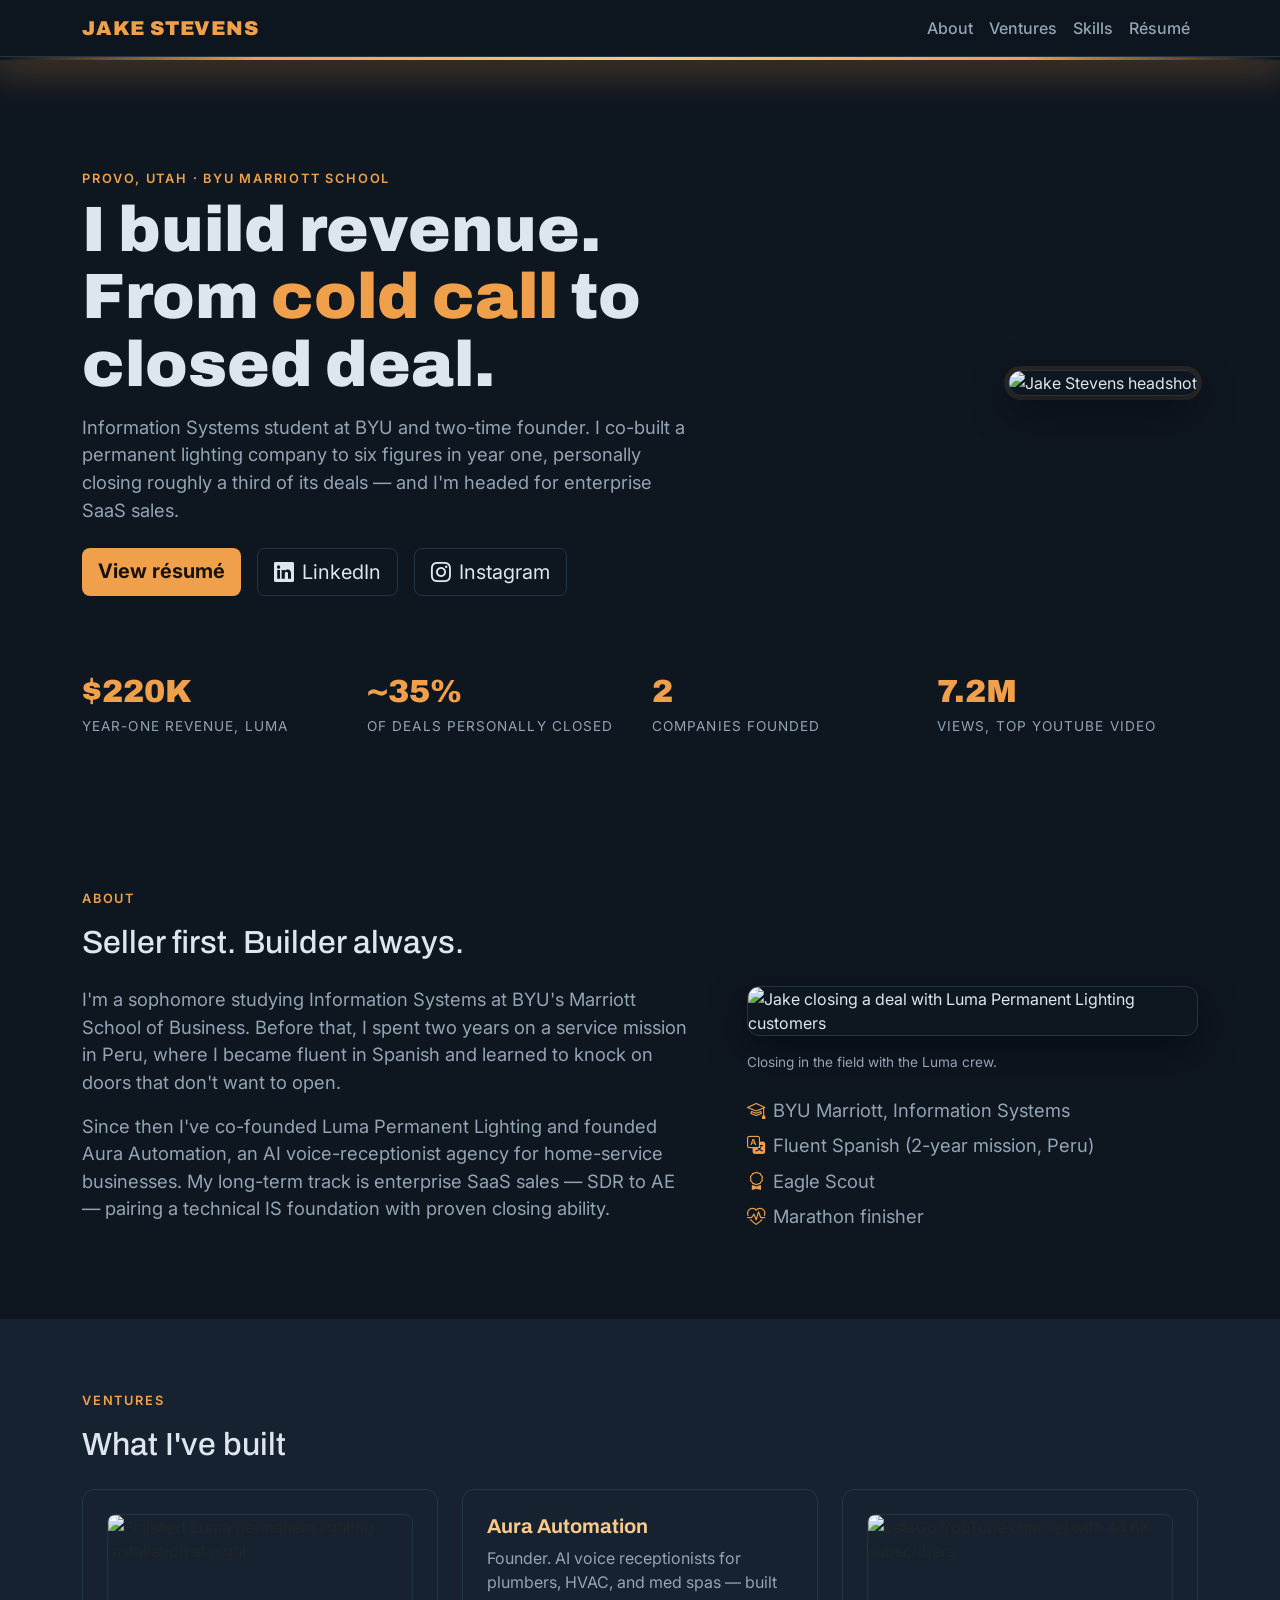
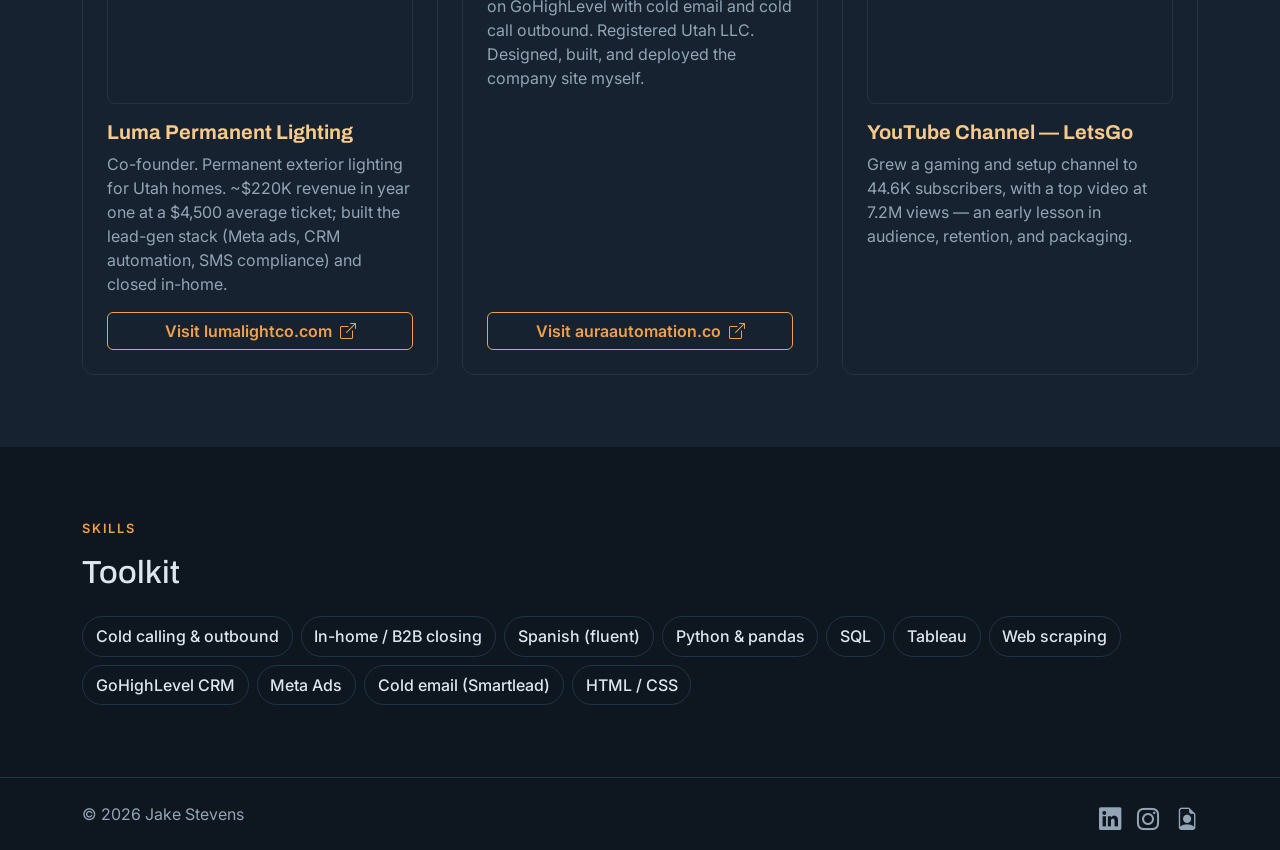
==== index.html @ b7fd1423 "Add files via upload" ====
<!DOCTYPE html>
<html lang="en">
<head>
  <meta charset="UTF-8">
  <meta name="viewport" content="width=device-width, initial-scale=1">
  <title>Jake Stevens — Sales &amp; Entrepreneurship</title>
  <link href="https://cdn.jsdelivr.net/npm/bootstrap@5.3.3/dist/css/bootstrap.min.css" rel="stylesheet">
  <link rel="stylesheet" href="https://cdn.jsdelivr.net/npm/bootstrap-icons@1.11.3/font/bootstrap-icons.min.css">
  <link rel="preconnect" href="https://fonts.googleapis.com">
  <link href="https://fonts.googleapis.com/css2?family=Archivo:wght@500;700;900&family=Inter:wght@400;500;600&display=swap" rel="stylesheet">
  <style>
    :root{
      --ink:#0e1620; --panel:#16222f; --line:#233444;
      --glow:#f0a04b; --glow-soft:#f7c98b; --text:#dde6ee; --muted:#93a4b5;
    }
    body{background:var(--ink); color:var(--text); font-family:'Inter',system-ui,sans-serif;}
    h1,h2,h3,.navbar-brand{font-family:'Archivo',sans-serif;}
    .navbar{background:rgba(14,22,32,.92); backdrop-filter:blur(8px); border-bottom:1px solid var(--line);}
    .navbar-brand{font-weight:900; letter-spacing:.04em; color:var(--glow)!important;}
    .nav-link{color:var(--muted)!important; font-weight:500;}
    .nav-link:hover{color:var(--glow)!important;}
    /* signature: warm "permanent lighting" glow line across the hero */
    .hero{padding:7rem 0 5rem; position:relative; overflow:hidden;}
    .hero::after{content:""; position:absolute; left:0; right:0; top:0; height:3px;
      background:linear-gradient(90deg,transparent, var(--glow) 20%, var(--glow-soft) 50%, var(--glow) 80%, transparent);
      box-shadow:0 0 38px 10px rgba(240,160,75,.35);}
    .hero h1{font-weight:900; font-size:clamp(2.4rem,5vw,4rem); line-height:1.05;}
    .hero h1 span{color:var(--glow);}
    .lede{color:var(--muted); font-size:1.15rem; max-width:38rem;}
    .headshot{width:200px; height:200px; object-fit:cover; border-radius:14px;
      border:1px solid var(--line); box-shadow:0 14px 40px rgba(0,0,0,.45), 0 0 0 4px rgba(240,160,75,.12);}
    .stat{font-family:'Archivo'; font-weight:900; font-size:2rem; color:var(--glow);}
    .stat-label{color:var(--muted); font-size:.85rem; text-transform:uppercase; letter-spacing:.08em;}
    .card-dark{background:var(--panel); border:1px solid var(--line); border-radius:12px; height:100%;}
    .card-dark .card-title{color:var(--glow-soft); font-family:'Archivo'; font-weight:700;}
    .card-dark .card-text{color:var(--muted);}
    .badge-skill{background:transparent; border:1px solid var(--line); color:var(--text);
      font-weight:500; padding:.45em .8em; border-radius:999px;}
    .btn-glow{background:var(--glow); color:#1a1208; font-weight:700; border:none;}
    .btn-glow:hover{background:var(--glow-soft); color:#1a1208;}
    .btn-line{border:1px solid var(--line); color:var(--text);}
    .btn-line:hover{border-color:var(--glow); color:var(--glow);}
    .card-img{width:100%;height:190px;object-fit:cover;border-radius:8px;margin-bottom:1rem;border:1px solid var(--line);}
    .btn-card{border:1px solid var(--glow);color:var(--glow);font-weight:600;margin-top:auto;}
    .btn-card:hover{background:var(--glow);color:#1a1208;}
    .about-photo{width:100%;border-radius:12px;border:1px solid var(--line);box-shadow:0 14px 40px rgba(0,0,0,.45);}
    .photo-cap{color:var(--muted);font-size:.85rem;margin-top:.5rem;}
    section{padding:4.5rem 0;}
    .section-kicker{color:var(--glow); text-transform:uppercase; letter-spacing:.14em; font-weight:600; font-size:.8rem;}
    footer{border-top:1px solid var(--line); color:var(--muted);}
    a.icon-link{color:var(--muted); font-size:1.4rem;}
    a.icon-link:hover{color:var(--glow);}
  </style>
</head>
<body>

<nav class="navbar navbar-expand-lg sticky-top navbar-dark">
  <div class="container">
    <a class="navbar-brand" href="index.html">JAKE STEVENS</a>
    <button class="navbar-toggler" type="button" data-bs-toggle="collapse" data-bs-target="#nav">
      <span class="navbar-toggler-icon"></span>
    </button>
    <div class="collapse navbar-collapse justify-content-end" id="nav">
      <ul class="navbar-nav">
        <li class="nav-item"><a class="nav-link" href="#about">About</a></li>
        <li class="nav-item"><a class="nav-link" href="#ventures">Ventures</a></li>
        <li class="nav-item"><a class="nav-link" href="#skills">Skills</a></li>
        <li class="nav-item"><a class="nav-link" href="resume.html">Résumé</a></li>
      </ul>
    </div>
  </div>
</nav>

<header class="hero">
  <div class="container">
    <div class="row align-items-center g-5">
      <div class="col-lg-8">
        <p class="section-kicker mb-2">Provo, Utah · BYU Marriott School</p>
        <h1>I build revenue.<br>From <span>cold call</span> to closed deal.</h1>
        <p class="lede mt-3">Information Systems student at BYU and two-time founder. I co-built a
          permanent lighting company to six figures in year one, personally closing roughly a third
          of its deals — and I'm headed for enterprise SaaS sales.</p>
        <div class="mt-4 d-flex gap-3">
          <a class="btn btn-glow btn-lg" href="resume.html">View résumé</a>
          <a class="btn btn-line btn-lg" href="https://www.linkedin.com/in/jacobstevens-sdr/" target="_blank" rel="noopener">
            <i class="bi bi-linkedin me-2"></i>LinkedIn</a>
          <a class="btn btn-line btn-lg" href="https://www.instagram.com/jacobstev22/" target="_blank" rel="noopener">
            <i class="bi bi-instagram me-2"></i>Instagram</a>
        </div>
      </div>
      <div class="col-lg-4 text-lg-end text-center">
        <img src="images/headshot.jpg" alt="Jake Stevens headshot" class="headshot">
      </div>
    </div>
    <div class="row mt-5 g-4">
      <div class="col-6 col-md-3"><div class="stat">$220K</div><div class="stat-label">Year-one revenue, Luma</div></div>
      <div class="col-6 col-md-3"><div class="stat">~35%</div><div class="stat-label">Of deals personally closed</div></div>
      <div class="col-6 col-md-3"><div class="stat">2</div><div class="stat-label">Companies founded</div></div>
      <div class="col-6 col-md-3"><div class="stat">7.2M</div><div class="stat-label">Views, top YouTube video</div></div>
    </div>
  </div>
</header>

<section id="about">
  <div class="container">
    <p class="section-kicker">About</p>
    <h2 class="mb-4">Seller first. Builder always.</h2>
    <div class="row g-4">
      <div class="col-lg-7">
        <p class="lede">I'm a sophomore studying Information Systems at BYU's Marriott School of Business.
          Before that, I spent two years on a service mission in Peru, where I became fluent in Spanish
          and learned to knock on doors that don't want to open.</p>
        <p class="lede">Since then I've co-founded Luma Permanent Lighting and founded Aura Automation,
          an AI voice-receptionist agency for home-service businesses. My long-term track is enterprise
          SaaS sales — SDR to AE — pairing a technical IS foundation with proven closing ability.</p>
      </div>
      <div class="col-lg-5">
        <img src="images/luma-handshake.jpg" alt="Jake closing a deal with Luma Permanent Lighting customers" class="about-photo mb-2">
        <p class="photo-cap mb-4">Closing in the field with the Luma crew.</p>
        <ul class="list-unstyled lede">
          <li class="mb-2"><i class="bi bi-mortarboard me-2" style="color:var(--glow)"></i>BYU Marriott, Information Systems</li>
          <li class="mb-2"><i class="bi bi-translate me-2" style="color:var(--glow)"></i>Fluent Spanish (2-year mission, Peru)</li>
          <li class="mb-2"><i class="bi bi-award me-2" style="color:var(--glow)"></i>Eagle Scout</li>
          <li class="mb-2"><i class="bi bi-heart-pulse me-2" style="color:var(--glow)"></i>Marathon finisher</li>
        </ul>
      </div>
    </div>
  </div>
</section>

<section id="ventures" style="background:var(--panel)">
  <div class="container">
    <p class="section-kicker">Ventures</p>
    <h2 class="mb-4">What I've built</h2>
    <div class="row g-4">
      <div class="col-md-4">
        <div class="card card-dark p-4 d-flex flex-column">
          <img src="images/luma-job.jpg" alt="Finished Luma permanent lighting installation at night" class="card-img">
          <h3 class="card-title h5">Luma Permanent Lighting</h3>
          <p class="card-text">Co-founder. Permanent exterior lighting for Utah homes. ~$220K revenue
            in year one at a $4,500 average ticket; built the lead-gen stack (Meta ads, CRM automation,
            SMS compliance) and closed in-home.</p>
          <a class="btn btn-card" href="https://lumalightco.com/" target="_blank" rel="noopener">Visit lumalightco.com <i class="bi bi-box-arrow-up-right ms-1"></i></a>
        </div>
      </div>
      <div class="col-md-4">
        <div class="card card-dark p-4 d-flex flex-column">
          <h3 class="card-title h5">Aura Automation</h3>
          <p class="card-text">Founder. AI voice receptionists for plumbers, HVAC, and med spas —
            built on GoHighLevel with cold email and cold call outbound. Registered Utah LLC.
            Designed, built, and deployed the company site myself.</p>
          <a class="btn btn-card" href="https://auraautomation.co/" target="_blank" rel="noopener">Visit auraautomation.co <i class="bi bi-box-arrow-up-right ms-1"></i></a>
        </div>
      </div>
      <div class="col-md-4">
        <div class="card card-dark p-4 d-flex flex-column">
          <img src="images/youtube-channel.jpg" alt="LetsGo YouTube channel with 44.6K subscribers" class="card-img" style="object-position:top">
          <h3 class="card-title h5">YouTube Channel — LetsGo</h3>
          <p class="card-text">Grew a gaming and setup channel to 44.6K subscribers, with a top video
            at 7.2M views — an early lesson in audience, retention, and packaging.</p>
        </div>
      </div>
    </div>
  </div>
</section>

<section id="skills">
  <div class="container">
    <p class="section-kicker">Skills</p>
    <h2 class="mb-4">Toolkit</h2>
    <div class="d-flex flex-wrap gap-2">
      <span class="badge-skill">Cold calling &amp; outbound</span>
      <span class="badge-skill">In-home / B2B closing</span>
      <span class="badge-skill">Spanish (fluent)</span>
      <span class="badge-skill">Python &amp; pandas</span>
      <span class="badge-skill">SQL</span>
      <span class="badge-skill">Tableau</span>
      <span class="badge-skill">Web scraping</span>
      <span class="badge-skill">GoHighLevel CRM</span>
      <span class="badge-skill">Meta Ads</span>
      <span class="badge-skill">Cold email (Smartlead)</span>
      <span class="badge-skill">HTML / CSS</span>
    </div>
  </div>
</section>

<footer class="py-4">
  <div class="container d-flex justify-content-between align-items-center flex-wrap gap-3">
    <span>© 2026 Jake Stevens</span>
    <span class="d-flex gap-3">
      <a class="icon-link" href="https://www.linkedin.com/in/jacobstevens-sdr/" target="_blank" rel="noopener" aria-label="LinkedIn"><i class="bi bi-linkedin"></i></a>
      <a class="icon-link" href="https://www.instagram.com/jacobstev22/" target="_blank" rel="noopener" aria-label="Instagram"><i class="bi bi-instagram"></i></a>
      <a class="icon-link" href="resume.html" aria-label="Résumé"><i class="bi bi-file-earmark-person"></i></a>
    </span>
  </div>
</footer>

<script src="https://cdn.jsdelivr.net/npm/bootstrap@5.3.3/dist/js/bootstrap.bundle.min.js"></script>
</body>
</html>
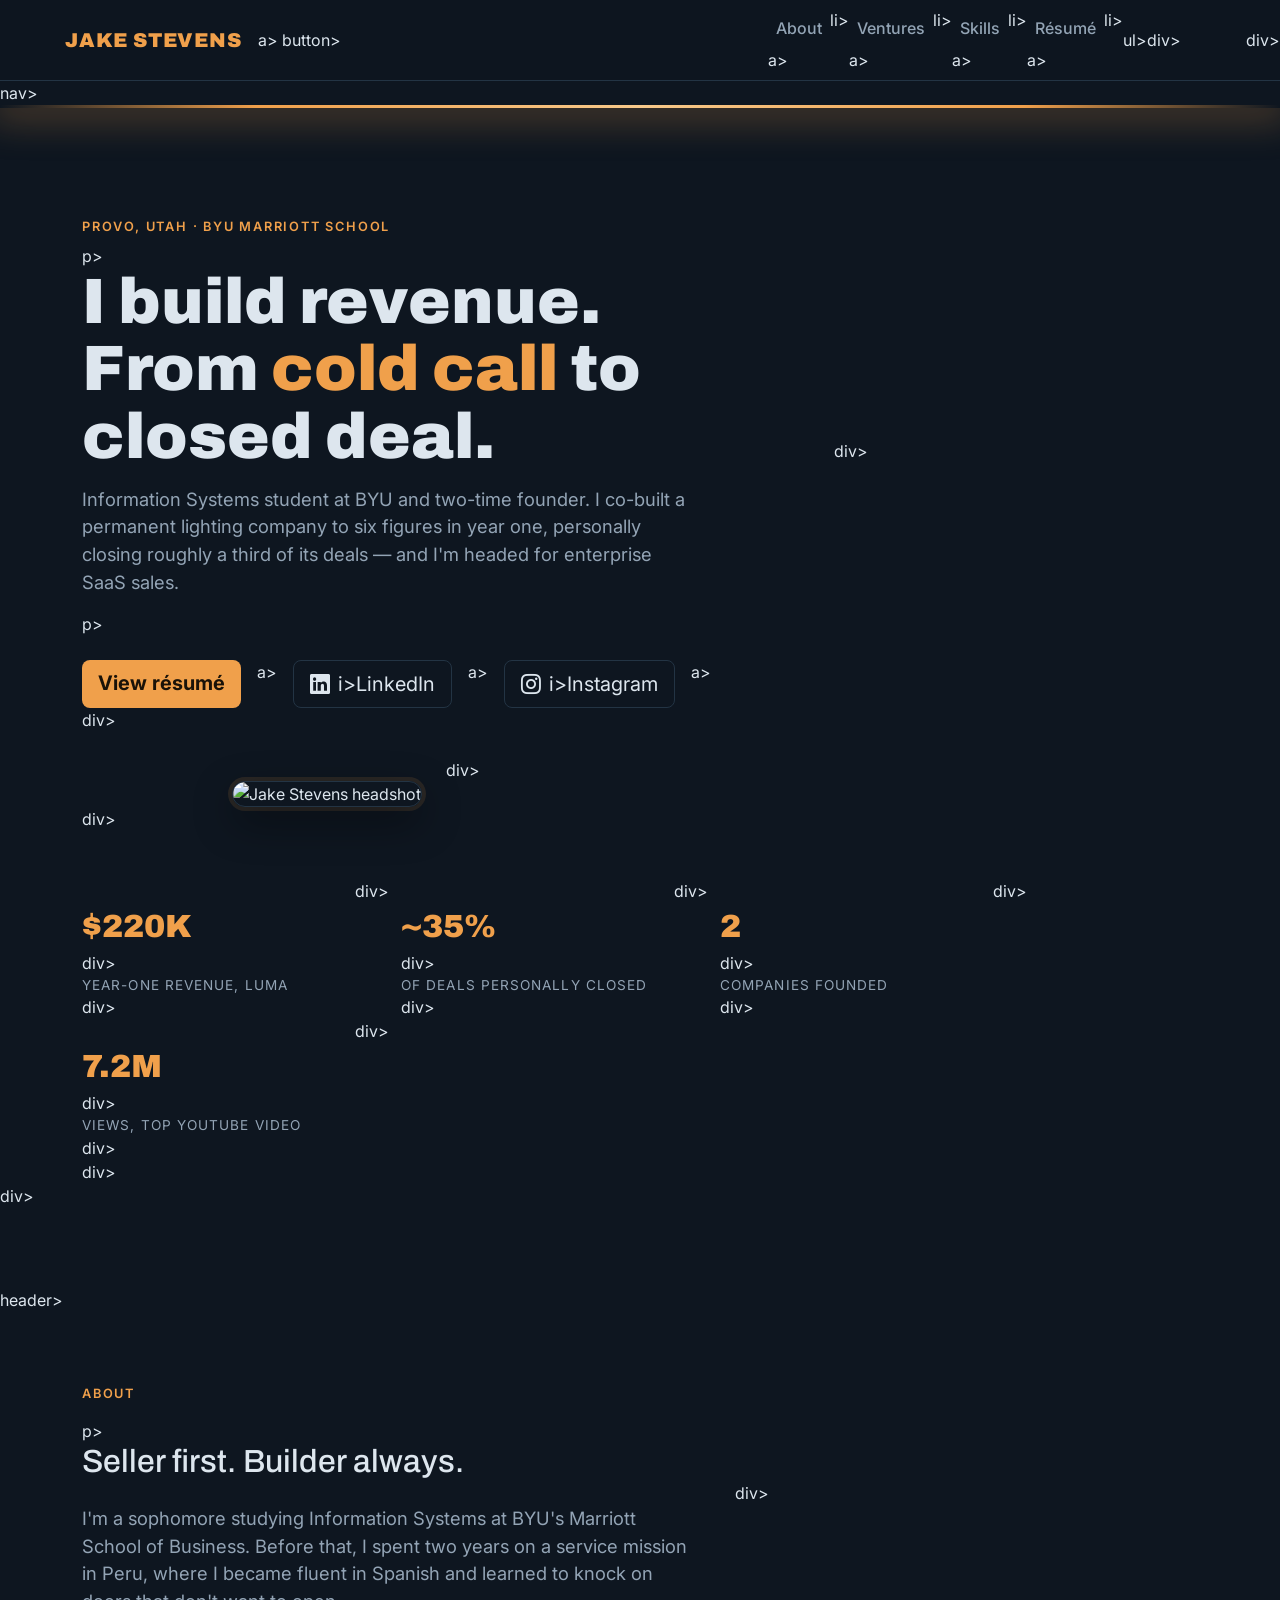
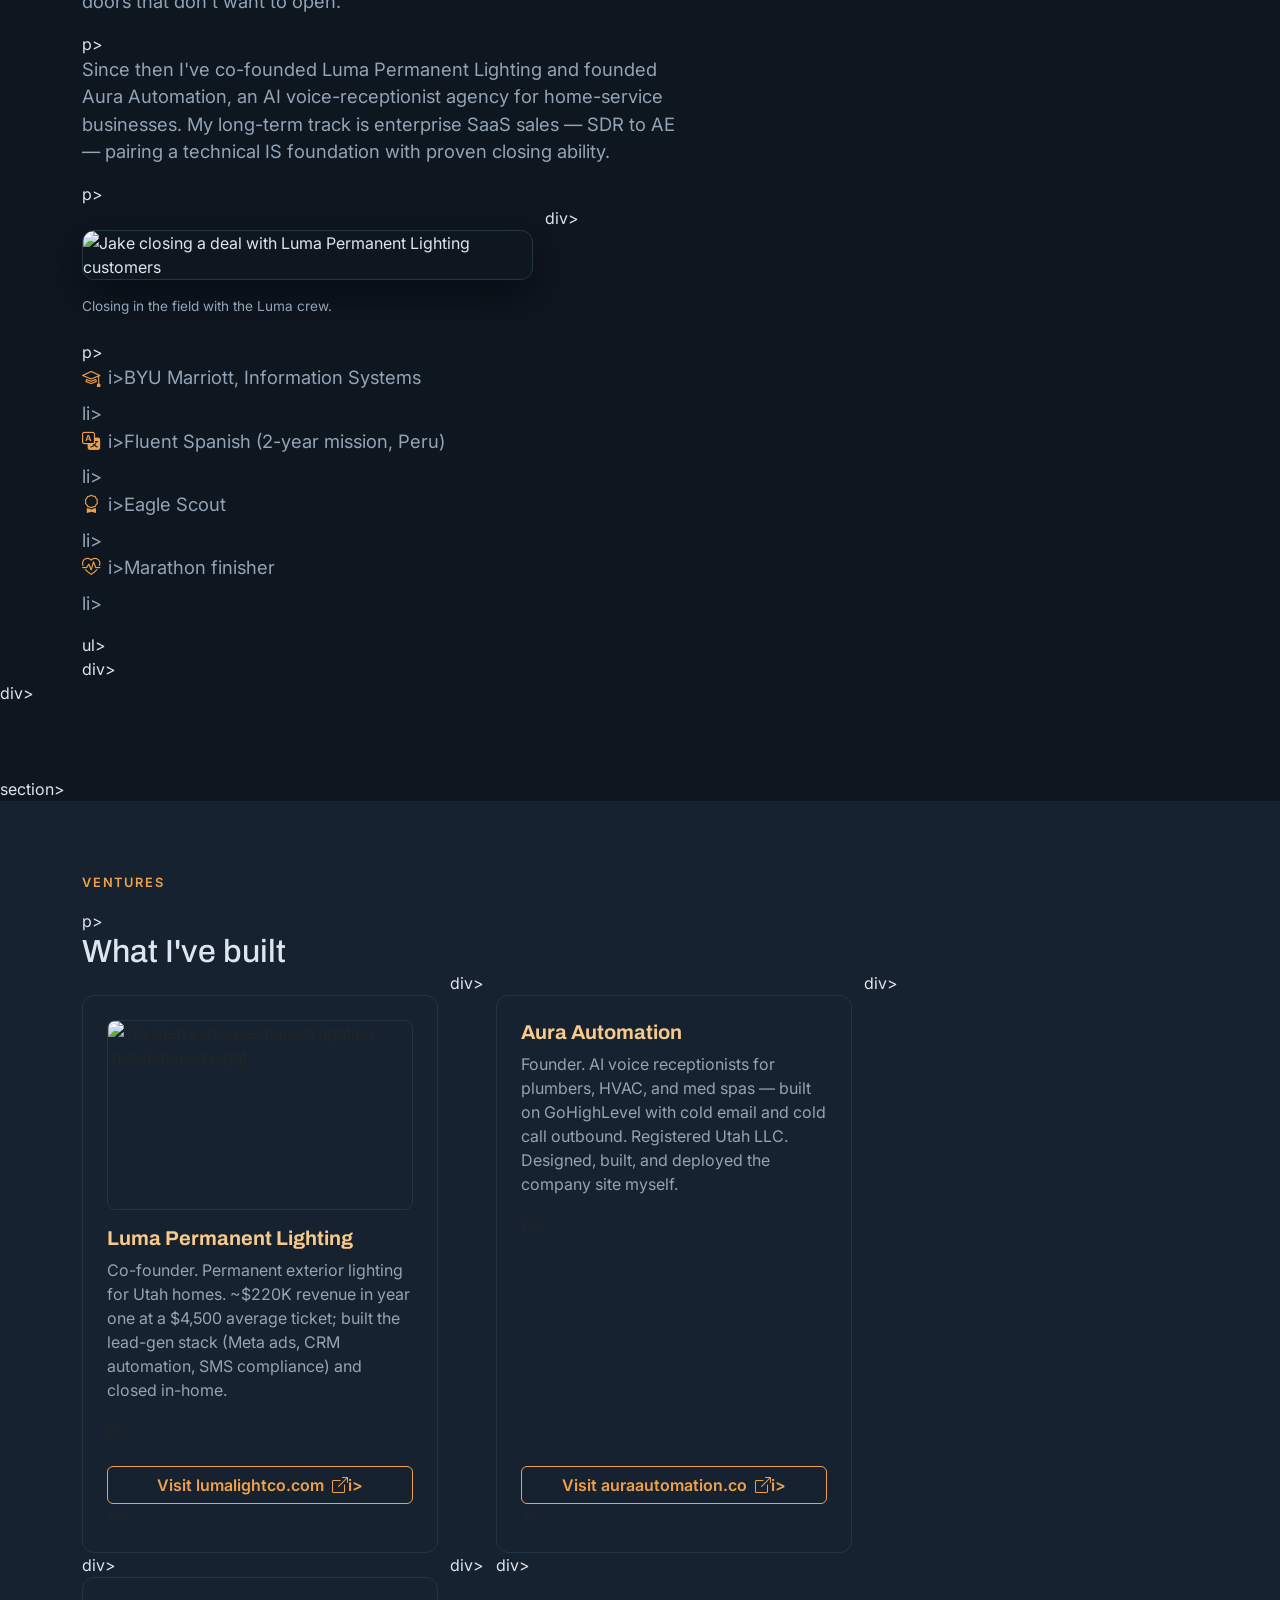
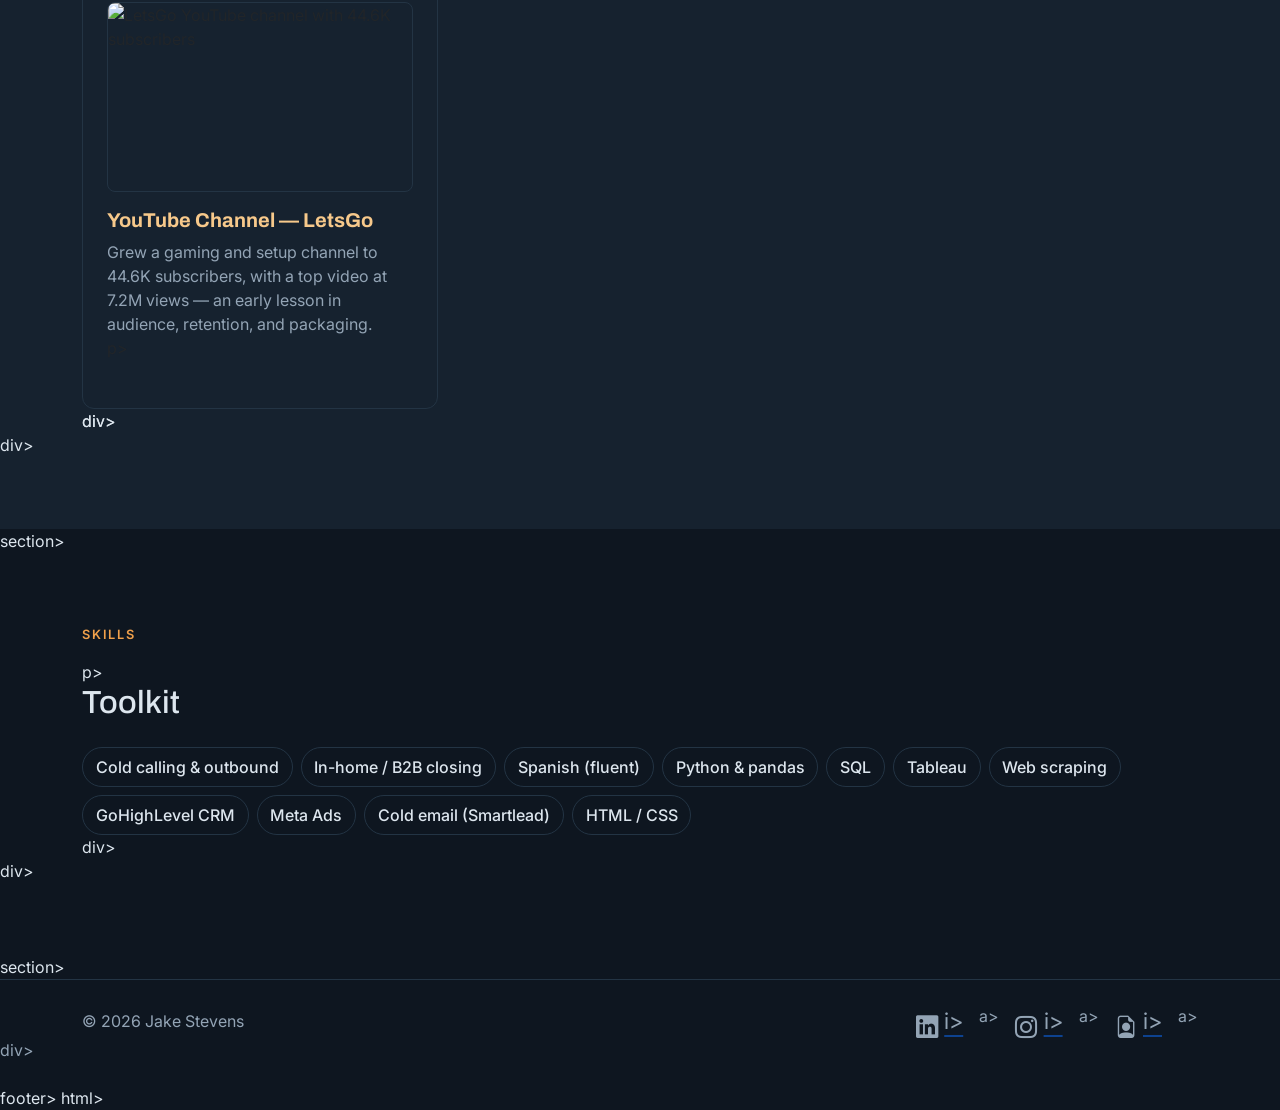
==== commit 7d825fea: "Update index.html image paths to images/*.webp" ====
--- a/index.html
+++ b/index.html
@@ -1,9 +1,9 @@
 <!DOCTYPE html>
 <html lang="en">
-<head>
-  <meta charset="UTF-8">
-  <meta name="viewport" content="width=device-width, initial-scale=1">
-  <title>Jake Stevens — Sales &amp; Entrepreneurship</title>
+  <head>
+    <meta charset="UTF-8">
+    <meta name="viewport" content="width=device-width, initial-scale=1">
+    <title>Jake Stevens — Sales &amp; Entrepreneurship</title>
   <link href="https://cdn.jsdelivr.net/npm/bootstrap@5.3.3/dist/css/bootstrap.min.css" rel="stylesheet">
   <link rel="stylesheet" href="https://cdn.jsdelivr.net/npm/bootstrap-icons@1.11.3/font/bootstrap-icons.min.css">
   <link rel="preconnect" href="https://fonts.googleapis.com">
@@ -22,20 +22,20 @@
     /* signature: warm "permanent lighting" glow line across the hero */
     .hero{padding:7rem 0 5rem; position:relative; overflow:hidden;}
     .hero::after{content:""; position:absolute; left:0; right:0; top:0; height:3px;
-      background:linear-gradient(90deg,transparent, var(--glow) 20%, var(--glow-soft) 50%, var(--glow) 80%, transparent);
-      box-shadow:0 0 38px 10px rgba(240,160,75,.35);}
+                 background:linear-gradient(90deg,transparent, var(--glow) 20%, var(--glow-soft) 50%, var(--glow) 80%, transparent);
+                 box-shadow:0 0 38px 10px rgba(240,160,75,.35);}
     .hero h1{font-weight:900; font-size:clamp(2.4rem,5vw,4rem); line-height:1.05;}
     .hero h1 span{color:var(--glow);}
     .lede{color:var(--muted); font-size:1.15rem; max-width:38rem;}
     .headshot{width:200px; height:200px; object-fit:cover; border-radius:14px;
-      border:1px solid var(--line); box-shadow:0 14px 40px rgba(0,0,0,.45), 0 0 0 4px rgba(240,160,75,.12);}
+              border:1px solid var(--line); box-shadow:0 14px 40px rgba(0,0,0,.45), 0 0 0 4px rgba(240,160,75,.12);}
     .stat{font-family:'Archivo'; font-weight:900; font-size:2rem; color:var(--glow);}
     .stat-label{color:var(--muted); font-size:.85rem; text-transform:uppercase; letter-spacing:.08em;}
     .card-dark{background:var(--panel); border:1px solid var(--line); border-radius:12px; height:100%;}
     .card-dark .card-title{color:var(--glow-soft); font-family:'Archivo'; font-weight:700;}
     .card-dark .card-text{color:var(--muted);}
     .badge-skill{background:transparent; border:1px solid var(--line); color:var(--text);
-      font-weight:500; padding:.45em .8em; border-radius:999px;}
+                 font-weight:500; padding:.45em .8em; border-radius:999px;}
     .btn-glow{background:var(--glow); color:#1a1208; font-weight:700; border:none;}
     .btn-glow:hover{background:var(--glow-soft); color:#1a1208;}
     .btn-line{border:1px solid var(--line); color:var(--text);}
@@ -50,151 +50,155 @@
     footer{border-top:1px solid var(--line); color:var(--muted);}
     a.icon-link{color:var(--muted); font-size:1.4rem;}
     a.icon-link:hover{color:var(--glow);}
-  </style>
-</head>
-<body>
+    </style>
+  </head>
+  <body>
 
-<nav class="navbar navbar-expand-lg sticky-top navbar-dark">
+    <nav class="navbar navbar-expand-lg sticky-top navbar-dark">
+      <div class="container">
+        <a class="navbar-brand" href="index.html">JAKE STEVENS</a>a>
+        <button class="navbar-toggler" type="button" data-bs-toggle="collapse" data-bs-target="#nav">
+          <span class="navbar-toggler-icon"></span>span>
+        </button>button>
+        <div class="collapse navbar-collapse justify-content-end" id="nav">
+          <ul class="navbar-nav">
+            <li class="nav-item"><a class="nav-link" href="#about">About</a>a></li>li>
+            <li class="nav-item"><a class="nav-link" href="#ventures">Ventures</a>a></li>li>
+            <li class="nav-item"><a class="nav-link" href="#skills">Skills</a>a></li>li>
+            <li class="nav-item"><a class="nav-link" href="resume.html">Résumé</a>a></li>li>
+          </ul>ul>
+        </div>div>
+      </div>div>
+    </nav>nav>
+
+    <header class="hero">
+      <div class="container">
+        <div class="row align-items-center g-5">
+          <div class="col-lg-8">
+            <p class="section-kicker mb-2">Provo, Utah · BYU Marriott School</p>p>
+            <h1>I build revenue.<br>From <span>cold call</span> to closed deal.</h1>
+          <p class="lede mt-3">Information Systems student at BYU and two-time founder. I co-built a
+          permanent lighting company to six figures in year one, personally closing roughly a third
+          of its deals — and I'm headed for enterprise SaaS sales.</p>p>
+          <div class="mt-4 d-flex gap-3">
+          <a class="btn btn-glow btn-lg" href="resume.html">View résumé</a>a>
+          <a class="btn btn-line btn-lg" href="https://www.linkedin.com/in/jacobstevens-sdr/" target="_blank" rel="noopener">
+          <i class="bi bi-linkedin me-2"></i>i>LinkedIn</a>a>
+          <a class="btn btn-line btn-lg" href="https://www.instagram.com/jacobstev22/" target="_blank" rel="noopener">
+          <i class="bi bi-instagram me-2"></i>i>Instagram</a>a>
+          </div>div>
+          </div>div>
+        <div class="col-lg-4 text-lg-end text-center">
+        <img src="images/headshot.webp" alt="Jake Stevens headshot" class="headshot">
+        </div>div>
+        </div>div>
+      <div class="row mt-5 g-4">
+      <div class="col-6 col-md-3"><div class="stat">$220K</div>div><div class="stat-label">Year-one revenue, Luma</div>div></div>div>
+      <div class="col-6 col-md-3"><div class="stat">~35%</div>div><div class="stat-label">Of deals personally closed</div>div></div>div>
+      <div class="col-6 col-md-3"><div class="stat">2</div>div><div class="stat-label">Companies founded</div>div></div>div>
+      <div class="col-6 col-md-3"><div class="stat">7.2M</div>div><div class="stat-label">Views, top YouTube video</div>div></div>div>
+      </div>div>
+      </div>div>
+    </header>header>
+  
+  <section id="about">
   <div class="container">
-    <a class="navbar-brand" href="index.html">JAKE STEVENS</a>
-    <button class="navbar-toggler" type="button" data-bs-toggle="collapse" data-bs-target="#nav">
-      <span class="navbar-toggler-icon"></span>
-    </button>
-    <div class="collapse navbar-collapse justify-content-end" id="nav">
-      <ul class="navbar-nav">
-        <li class="nav-item"><a class="nav-link" href="#about">About</a></li>
-        <li class="nav-item"><a class="nav-link" href="#ventures">Ventures</a></li>
-        <li class="nav-item"><a class="nav-link" href="#skills">Skills</a></li>
-        <li class="nav-item"><a class="nav-link" href="resume.html">Résumé</a></li>
-      </ul>
-    </div>
-  </div>
-</nav>
+  <p class="section-kicker">About</p>p>
+  <h2 class="mb-4">Seller first. Builder always.</h2>
+  <div class="row g-4">
+  <div class="col-lg-7">
+  <p class="lede">I'm a sophomore studying Information Systems at BYU's Marriott School of Business.
+  Before that, I spent two years on a service mission in Peru, where I became fluent in Spanish
+  and learned to knock on doors that don't want to open.</p>p>
+  <p class="lede">Since then I've co-founded Luma Permanent Lighting and founded Aura Automation,
+  an AI voice-receptionist agency for home-service businesses. My long-term track is enterprise
+  SaaS sales — SDR to AE — pairing a technical IS foundation with proven closing ability.</p>p>
+  </div>div>
+  <div class="col-lg-5">
+  <img src="images/luma-handshake.webp" alt="Jake closing a deal with Luma Permanent Lighting customers" class="about-photo mb-2">
+  <p class="photo-cap mb-4">Closing in the field with the Luma crew.</p>p>
+  <ul class="list-unstyled lede">
+  <li class="mb-2"><i class="bi bi-mortarboard me-2" style="color:var(--glow)"></i>i>BYU Marriott, Information Systems</li>li>
+  <li class="mb-2"><i class="bi bi-translate me-2" style="color:var(--glow)"></i>i>Fluent Spanish (2-year mission, Peru)</li>li>
+  <li class="mb-2"><i class="bi bi-award me-2" style="color:var(--glow)"></i>i>Eagle Scout</li>li>
+  <li class="mb-2"><i class="bi bi-heart-pulse me-2" style="color:var(--glow)"></i>i>Marathon finisher</li>li>
+  </ul>ul>
+  </div>div>
+  </div>div>
+  </div>div>
+  </section>section>
+  
+  <section id="ventures" style="background:var(--panel)">
+  <div class="container">
+  <p class="section-kicker">Ventures</p>p>
+  <h2 class="mb-4">What I've built</h2>
+  <div class="row g-4">
+  <div class="col-md-4">
+  <div class="card card-dark p-4 d-flex flex-column">
+  <img src="images/luma-job.webp" alt="Finished Luma permanent lighting installation at night" class="card-img">
+  <h3 class="card-title h5">Luma Permanent Lighting</h3>
+  <p class="card-text">Co-founder. Permanent exterior lighting for Utah homes. ~$220K revenue
+  in year one at a $4,500 average ticket; built the lead-gen stack (Meta ads, CRM automation,
+  SMS compliance) and closed in-home.</p>p>
+  <a class="btn btn-card" href="https://lumalightco.com/" target="_blank" rel="noopener">Visit lumalightco.com <i class="bi bi-box-arrow-up-right ms-1"></i>i></a>a>
+  </div>div>
+  </div>div>
+  <div class="col-md-4">
+  <div class="card card-dark p-4 d-flex flex-column">
+  <h3 class="card-title h5">Aura Automation</h3>
+  <p class="card-text">Founder. AI voice receptionists for plumbers, HVAC, and med spas —
+  built on GoHighLevel with cold email and cold call outbound. Registered Utah LLC.
+  Designed, built, and deployed the company site myself.</p>p>
+  <a class="btn btn-card" href="https://auraautomation.co/" target="_blank" rel="noopener">Visit auraautomation.co <i class="bi bi-box-arrow-up-right ms-1"></i>i></a>a>
+  </div>div>
+  </div>div>
+  <div class="col-md-4">
+  <div class="card card-dark p-4 d-flex flex-column">
+  <img src="images/youtube-channel.webp" alt="LetsGo YouTube channel with 44.6K subscribers" class="card-img" style="object-position:top">
+  <h3 class="card-title h5">YouTube Channel — LetsGo</h3>
+  <p class="card-text">Grew a gaming and setup channel to 44.6K subscribers, with a top video
+  at 7.2M views — an early lesson in audience, retention, and packaging.</p>p>
+  </div>div>
+  </div>div>
+  </div>div>
+  </div>div>
+  </section>section>
+  
+  <section id="skills">
+  <div class="container">
+  <p class="section-kicker">Skills</p>p>
+  <h2 class="mb-4">Toolkit</h2>
+  <div class="d-flex flex-wrap gap-2">
+  <span class="badge-skill">Cold calling &amp; outbound</span>
+  <span class="badge-skill">In-home / B2B closing</span>
+  <span class="badge-skill">Spanish (fluent)</span>
+  <span class="badge-skill">Python &amp; pandas</span>
+  <span class="badge-skill">SQL</span>
+  <span class="badge-skill">Tableau</span>
+  <span class="badge-skill">Web scraping</span>
+  <span class="badge-skill">GoHighLevel CRM</span>
+  <span class="badge-skill">Meta Ads</span>
+  <span class="badge-skill">Cold email (Smartlead)</span>
+  <span class="badge-skill">HTML / CSS</span>
+  </div>div>
+  </div>div>
+  </section>section>
+  
+  <footer class="py-4">
+  <div class="container d-flex justify-content-between align-items-center flex-wrap gap-3">
+  <span>© 2026 Jake Stevens</span>
+  <span class="d-flex gap-3">
+    <a class="icon-link" href="https://www.linkedin.com/in/jacobstevens-sdr/" target="_blank" rel="noopener" aria-label="LinkedIn"><i class="bi bi-linkedin"></i>i></a>a>
+    <a class="icon-link" href="https://www.instagram.com/jacobstev22/" target="_blank" rel="noopener" aria-label="Instagram"><i class="bi bi-instagram"></i>i></a>a>
+    <a class="icon-link" href="resume.html" aria-label="Résumé"><i class="bi bi-file-earmark-person"></i>i></a>a>
+  </span>
+  </div>div>
+  </footer>footer>
 
-<header class="hero">
-  <div class="container">
-    <div class="row align-items-center g-5">
-      <div class="col-lg-8">
-        <p class="section-kicker mb-2">Provo, Utah · BYU Marriott School</p>
-        <h1>I build revenue.<br>From <span>cold call</span> to closed deal.</h1>
-        <p class="lede mt-3">Information Systems student at BYU and two-time founder. I co-built a
-          permanent lighting company to six figures in year one, personally closing roughly a third
-          of its deals — and I'm headed for enterprise SaaS sales.</p>
-        <div class="mt-4 d-flex gap-3">
-          <a class="btn btn-glow btn-lg" href="resume.html">View résumé</a>
-          <a class="btn btn-line btn-lg" href="https://www.linkedin.com/in/jacobstevens-sdr/" target="_blank" rel="noopener">
-            <i class="bi bi-linkedin me-2"></i>LinkedIn</a>
-          <a class="btn btn-line btn-lg" href="https://www.instagram.com/jacobstev22/" target="_blank" rel="noopener">
-            <i class="bi bi-instagram me-2"></i>Instagram</a>
-        </div>
-      </div>
-      <div class="col-lg-4 text-lg-end text-center">
-        <img src="images/headshot.jpg" alt="Jake Stevens headshot" class="headshot">
-      </div>
-    </div>
-    <div class="row mt-5 g-4">
-      <div class="col-6 col-md-3"><div class="stat">$220K</div><div class="stat-label">Year-one revenue, Luma</div></div>
-      <div class="col-6 col-md-3"><div class="stat">~35%</div><div class="stat-label">Of deals personally closed</div></div>
-      <div class="col-6 col-md-3"><div class="stat">2</div><div class="stat-label">Companies founded</div></div>
-      <div class="col-6 col-md-3"><div class="stat">7.2M</div><div class="stat-label">Views, top YouTube video</div></div>
-    </div>
-  </div>
-</header>
-
-<section id="about">
-  <div class="container">
-    <p class="section-kicker">About</p>
-    <h2 class="mb-4">Seller first. Builder always.</h2>
-    <div class="row g-4">
-      <div class="col-lg-7">
-        <p class="lede">I'm a sophomore studying Information Systems at BYU's Marriott School of Business.
-          Before that, I spent two years on a service mission in Peru, where I became fluent in Spanish
-          and learned to knock on doors that don't want to open.</p>
-        <p class="lede">Since then I've co-founded Luma Permanent Lighting and founded Aura Automation,
-          an AI voice-receptionist agency for home-service businesses. My long-term track is enterprise
-          SaaS sales — SDR to AE — pairing a technical IS foundation with proven closing ability.</p>
-      </div>
-      <div class="col-lg-5">
-        <img src="images/luma-handshake.jpg" alt="Jake closing a deal with Luma Permanent Lighting customers" class="about-photo mb-2">
-        <p class="photo-cap mb-4">Closing in the field with the Luma crew.</p>
-        <ul class="list-unstyled lede">
-          <li class="mb-2"><i class="bi bi-mortarboard me-2" style="color:var(--glow)"></i>BYU Marriott, Information Systems</li>
-          <li class="mb-2"><i class="bi bi-translate me-2" style="color:var(--glow)"></i>Fluent Spanish (2-year mission, Peru)</li>
-          <li class="mb-2"><i class="bi bi-award me-2" style="color:var(--glow)"></i>Eagle Scout</li>
-          <li class="mb-2"><i class="bi bi-heart-pulse me-2" style="color:var(--glow)"></i>Marathon finisher</li>
-        </ul>
-      </div>
-    </div>
-  </div>
-</section>
-
-<section id="ventures" style="background:var(--panel)">
-  <div class="container">
-    <p class="section-kicker">Ventures</p>
-    <h2 class="mb-4">What I've built</h2>
-    <div class="row g-4">
-      <div class="col-md-4">
-        <div class="card card-dark p-4 d-flex flex-column">
-          <img src="images/luma-job.jpg" alt="Finished Luma permanent lighting installation at night" class="card-img">
-          <h3 class="card-title h5">Luma Permanent Lighting</h3>
-          <p class="card-text">Co-founder. Permanent exterior lighting for Utah homes. ~$220K revenue
-            in year one at a $4,500 average ticket; built the lead-gen stack (Meta ads, CRM automation,
-            SMS compliance) and closed in-home.</p>
-          <a class="btn btn-card" href="https://lumalightco.com/" target="_blank" rel="noopener">Visit lumalightco.com <i class="bi bi-box-arrow-up-right ms-1"></i></a>
-        </div>
-      </div>
-      <div class="col-md-4">
-        <div class="card card-dark p-4 d-flex flex-column">
-          <h3 class="card-title h5">Aura Automation</h3>
-          <p class="card-text">Founder. AI voice receptionists for plumbers, HVAC, and med spas —
-            built on GoHighLevel with cold email and cold call outbound. Registered Utah LLC.
-            Designed, built, and deployed the company site myself.</p>
-          <a class="btn btn-card" href="https://auraautomation.co/" target="_blank" rel="noopener">Visit auraautomation.co <i class="bi bi-box-arrow-up-right ms-1"></i></a>
-        </div>
-      </div>
-      <div class="col-md-4">
-        <div class="card card-dark p-4 d-flex flex-column">
-          <img src="images/youtube-channel.jpg" alt="LetsGo YouTube channel with 44.6K subscribers" class="card-img" style="object-position:top">
-          <h3 class="card-title h5">YouTube Channel — LetsGo</h3>
-          <p class="card-text">Grew a gaming and setup channel to 44.6K subscribers, with a top video
-            at 7.2M views — an early lesson in audience, retention, and packaging.</p>
-        </div>
-      </div>
-    </div>
-  </div>
-</section>
-
-<section id="skills">
-  <div class="container">
-    <p class="section-kicker">Skills</p>
-    <h2 class="mb-4">Toolkit</h2>
-    <div class="d-flex flex-wrap gap-2">
-      <span class="badge-skill">Cold calling &amp; outbound</span>
-      <span class="badge-skill">In-home / B2B closing</span>
-      <span class="badge-skill">Spanish (fluent)</span>
-      <span class="badge-skill">Python &amp; pandas</span>
-      <span class="badge-skill">SQL</span>
-      <span class="badge-skill">Tableau</span>
-      <span class="badge-skill">Web scraping</span>
-      <span class="badge-skill">GoHighLevel CRM</span>
-      <span class="badge-skill">Meta Ads</span>
-      <span class="badge-skill">Cold email (Smartlead)</span>
-      <span class="badge-skill">HTML / CSS</span>
-    </div>
-  </div>
-</section>
-
-<footer class="py-4">
-  <div class="container d-flex justify-content-between align-items-center flex-wrap gap-3">
-    <span>© 2026 Jake Stevens</span>
-    <span class="d-flex gap-3">
-      <a class="icon-link" href="https://www.linkedin.com/in/jacobstevens-sdr/" target="_blank" rel="noopener" aria-label="LinkedIn"><i class="bi bi-linkedin"></i></a>
-      <a class="icon-link" href="https://www.instagram.com/jacobstev22/" target="_blank" rel="noopener" aria-label="Instagram"><i class="bi bi-instagram"></i></a>
-      <a class="icon-link" href="resume.html" aria-label="Résumé"><i class="bi bi-file-earmark-person"></i></a>
-    </span>
-  </div>
-</footer>
-
-<script src="https://cdn.jsdelivr.net/npm/bootstrap@5.3.3/dist/js/bootstrap.bundle.min.js"></script>
-</body>
-</html>
+    <script src="https://cdn.jsdelivr.net/npm/bootstrap@5.3.3/dist/js/bootstrap.bundle.min.js"></script>
+  </body>
+</html>html>
+  </span></span></h1>
+  </body>
+  </style></title>
+  </head>
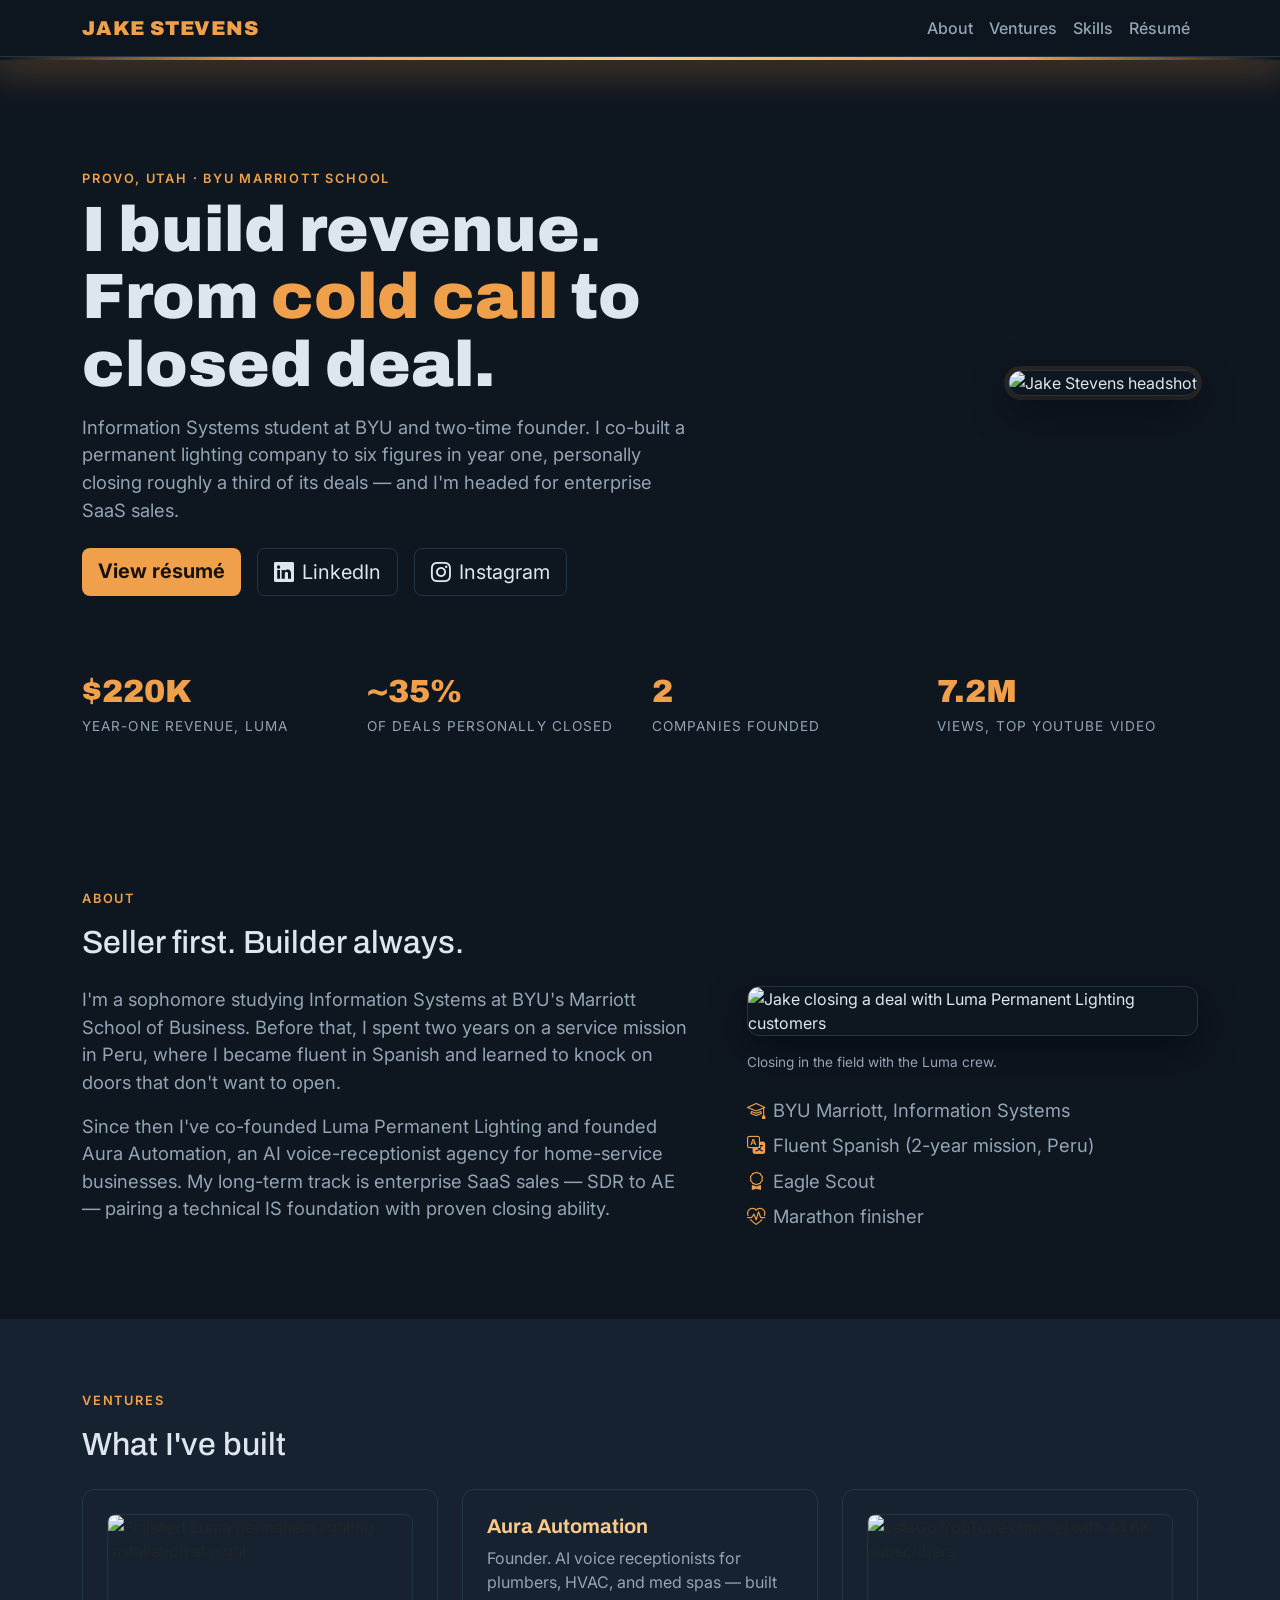
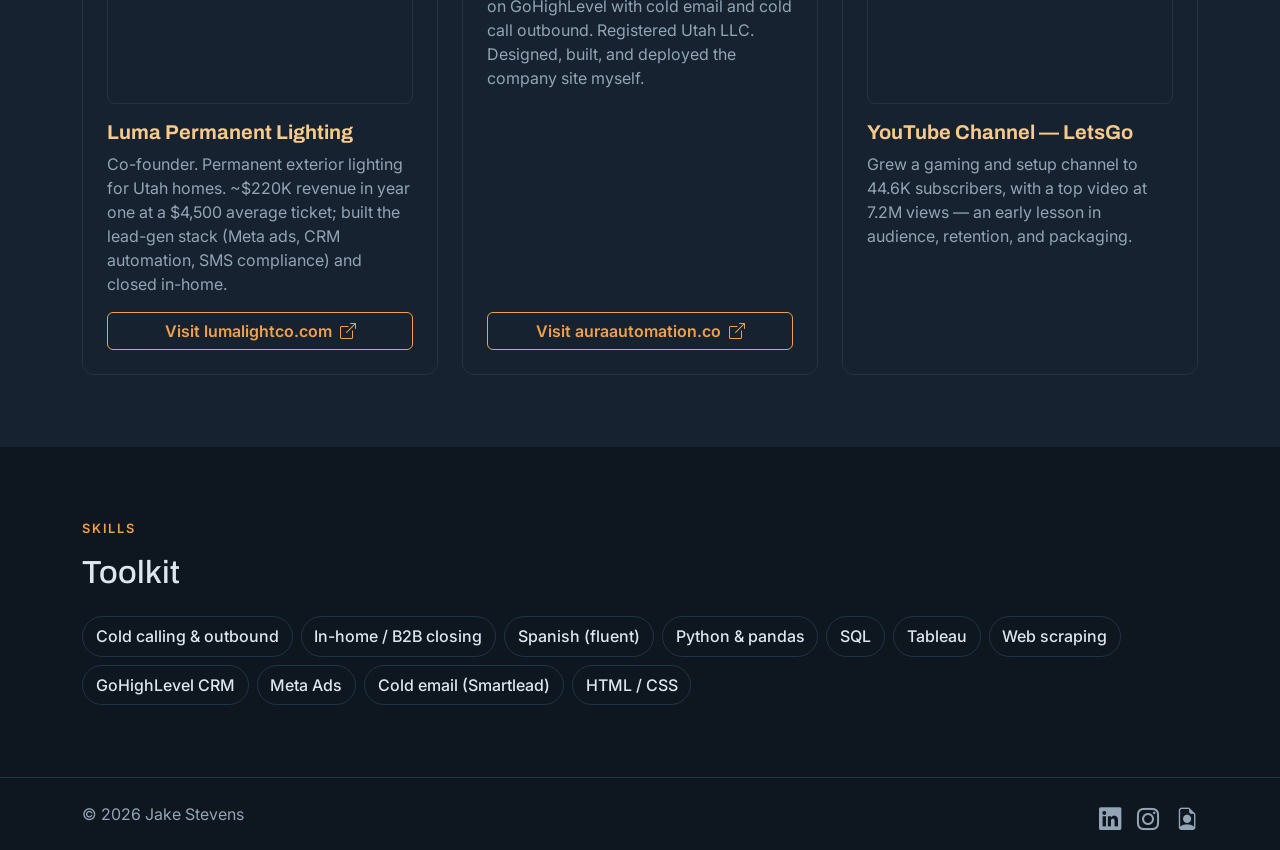
==== commit dbd14c19: "Fix index.html duplicated tags" ====
--- a/index.html
+++ b/index.html
@@ -1,204 +1,200 @@
 <!DOCTYPE html>
 <html lang="en">
-  <head>
-    <meta charset="UTF-8">
-    <meta name="viewport" content="width=device-width, initial-scale=1">
-    <title>Jake Stevens — Sales &amp; Entrepreneurship</title>
-  <link href="https://cdn.jsdelivr.net/npm/bootstrap@5.3.3/dist/css/bootstrap.min.css" rel="stylesheet">
-  <link rel="stylesheet" href="https://cdn.jsdelivr.net/npm/bootstrap-icons@1.11.3/font/bootstrap-icons.min.css">
-  <link rel="preconnect" href="https://fonts.googleapis.com">
-  <link href="https://fonts.googleapis.com/css2?family=Archivo:wght@500;700;900&family=Inter:wght@400;500;600&display=swap" rel="stylesheet">
-  <style>
-    :root{
-      --ink:#0e1620; --panel:#16222f; --line:#233444;
-      --glow:#f0a04b; --glow-soft:#f7c98b; --text:#dde6ee; --muted:#93a4b5;
-    }
-    body{background:var(--ink); color:var(--text); font-family:'Inter',system-ui,sans-serif;}
-    h1,h2,h3,.navbar-brand{font-family:'Archivo',sans-serif;}
-    .navbar{background:rgba(14,22,32,.92); backdrop-filter:blur(8px); border-bottom:1px solid var(--line);}
-    .navbar-brand{font-weight:900; letter-spacing:.04em; color:var(--glow)!important;}
-    .nav-link{color:var(--muted)!important; font-weight:500;}
-    .nav-link:hover{color:var(--glow)!important;}
-    /* signature: warm "permanent lighting" glow line across the hero */
-    .hero{padding:7rem 0 5rem; position:relative; overflow:hidden;}
-    .hero::after{content:""; position:absolute; left:0; right:0; top:0; height:3px;
-                 background:linear-gradient(90deg,transparent, var(--glow) 20%, var(--glow-soft) 50%, var(--glow) 80%, transparent);
-                 box-shadow:0 0 38px 10px rgba(240,160,75,.35);}
-    .hero h1{font-weight:900; font-size:clamp(2.4rem,5vw,4rem); line-height:1.05;}
-    .hero h1 span{color:var(--glow);}
-    .lede{color:var(--muted); font-size:1.15rem; max-width:38rem;}
-    .headshot{width:200px; height:200px; object-fit:cover; border-radius:14px;
-              border:1px solid var(--line); box-shadow:0 14px 40px rgba(0,0,0,.45), 0 0 0 4px rgba(240,160,75,.12);}
-    .stat{font-family:'Archivo'; font-weight:900; font-size:2rem; color:var(--glow);}
-    .stat-label{color:var(--muted); font-size:.85rem; text-transform:uppercase; letter-spacing:.08em;}
-    .card-dark{background:var(--panel); border:1px solid var(--line); border-radius:12px; height:100%;}
-    .card-dark .card-title{color:var(--glow-soft); font-family:'Archivo'; font-weight:700;}
-    .card-dark .card-text{color:var(--muted);}
-    .badge-skill{background:transparent; border:1px solid var(--line); color:var(--text);
-                 font-weight:500; padding:.45em .8em; border-radius:999px;}
-    .btn-glow{background:var(--glow); color:#1a1208; font-weight:700; border:none;}
-    .btn-glow:hover{background:var(--glow-soft); color:#1a1208;}
-    .btn-line{border:1px solid var(--line); color:var(--text);}
-    .btn-line:hover{border-color:var(--glow); color:var(--glow);}
-    .card-img{width:100%;height:190px;object-fit:cover;border-radius:8px;margin-bottom:1rem;border:1px solid var(--line);}
-    .btn-card{border:1px solid var(--glow);color:var(--glow);font-weight:600;margin-top:auto;}
-    .btn-card:hover{background:var(--glow);color:#1a1208;}
-    .about-photo{width:100%;border-radius:12px;border:1px solid var(--line);box-shadow:0 14px 40px rgba(0,0,0,.45);}
-    .photo-cap{color:var(--muted);font-size:.85rem;margin-top:.5rem;}
-    section{padding:4.5rem 0;}
-    .section-kicker{color:var(--glow); text-transform:uppercase; letter-spacing:.14em; font-weight:600; font-size:.8rem;}
-    footer{border-top:1px solid var(--line); color:var(--muted);}
-    a.icon-link{color:var(--muted); font-size:1.4rem;}
-    a.icon-link:hover{color:var(--glow);}
-    </style>
-  </head>
-  <body>
-
-    <nav class="navbar navbar-expand-lg sticky-top navbar-dark">
-      <div class="container">
-        <a class="navbar-brand" href="index.html">JAKE STEVENS</a>a>
-        <button class="navbar-toggler" type="button" data-bs-toggle="collapse" data-bs-target="#nav">
-          <span class="navbar-toggler-icon"></span>span>
-        </button>button>
-        <div class="collapse navbar-collapse justify-content-end" id="nav">
-          <ul class="navbar-nav">
-            <li class="nav-item"><a class="nav-link" href="#about">About</a>a></li>li>
-            <li class="nav-item"><a class="nav-link" href="#ventures">Ventures</a>a></li>li>
-            <li class="nav-item"><a class="nav-link" href="#skills">Skills</a>a></li>li>
-            <li class="nav-item"><a class="nav-link" href="resume.html">Résumé</a>a></li>li>
-          </ul>ul>
-        </div>div>
-      </div>div>
-    </nav>nav>
-
-    <header class="hero">
-      <div class="container">
-        <div class="row align-items-center g-5">
-          <div class="col-lg-8">
-            <p class="section-kicker mb-2">Provo, Utah · BYU Marriott School</p>p>
-            <h1>I build revenue.<br>From <span>cold call</span> to closed deal.</h1>
-          <p class="lede mt-3">Information Systems student at BYU and two-time founder. I co-built a
-          permanent lighting company to six figures in year one, personally closing roughly a third
-          of its deals — and I'm headed for enterprise SaaS sales.</p>p>
-          <div class="mt-4 d-flex gap-3">
-          <a class="btn btn-glow btn-lg" href="resume.html">View résumé</a>a>
-          <a class="btn btn-line btn-lg" href="https://www.linkedin.com/in/jacobstevens-sdr/" target="_blank" rel="noopener">
-          <i class="bi bi-linkedin me-2"></i>i>LinkedIn</a>a>
-          <a class="btn btn-line btn-lg" href="https://www.instagram.com/jacobstev22/" target="_blank" rel="noopener">
-          <i class="bi bi-instagram me-2"></i>i>Instagram</a>a>
-          </div>div>
-          </div>div>
-        <div class="col-lg-4 text-lg-end text-center">
-        <img src="images/headshot.webp" alt="Jake Stevens headshot" class="headshot">
-        </div>div>
-        </div>div>
-      <div class="row mt-5 g-4">
-      <div class="col-6 col-md-3"><div class="stat">$220K</div>div><div class="stat-label">Year-one revenue, Luma</div>div></div>div>
-      <div class="col-6 col-md-3"><div class="stat">~35%</div>div><div class="stat-label">Of deals personally closed</div>div></div>div>
-      <div class="col-6 col-md-3"><div class="stat">2</div>div><div class="stat-label">Companies founded</div>div></div>div>
-      <div class="col-6 col-md-3"><div class="stat">7.2M</div>div><div class="stat-label">Views, top YouTube video</div>div></div>div>
-      </div>div>
-      </div>div>
-    </header>header>
-  
-  <section id="about">
-  <div class="container">
-  <p class="section-kicker">About</p>p>
-  <h2 class="mb-4">Seller first. Builder always.</h2>
-  <div class="row g-4">
-  <div class="col-lg-7">
-  <p class="lede">I'm a sophomore studying Information Systems at BYU's Marriott School of Business.
-  Before that, I spent two years on a service mission in Peru, where I became fluent in Spanish
-  and learned to knock on doors that don't want to open.</p>p>
-  <p class="lede">Since then I've co-founded Luma Permanent Lighting and founded Aura Automation,
-  an AI voice-receptionist agency for home-service businesses. My long-term track is enterprise
-  SaaS sales — SDR to AE — pairing a technical IS foundation with proven closing ability.</p>p>
-  </div>div>
-  <div class="col-lg-5">
-  <img src="images/luma-handshake.webp" alt="Jake closing a deal with Luma Permanent Lighting customers" class="about-photo mb-2">
-  <p class="photo-cap mb-4">Closing in the field with the Luma crew.</p>p>
-  <ul class="list-unstyled lede">
-  <li class="mb-2"><i class="bi bi-mortarboard me-2" style="color:var(--glow)"></i>i>BYU Marriott, Information Systems</li>li>
-  <li class="mb-2"><i class="bi bi-translate me-2" style="color:var(--glow)"></i>i>Fluent Spanish (2-year mission, Peru)</li>li>
-  <li class="mb-2"><i class="bi bi-award me-2" style="color:var(--glow)"></i>i>Eagle Scout</li>li>
-  <li class="mb-2"><i class="bi bi-heart-pulse me-2" style="color:var(--glow)"></i>i>Marathon finisher</li>li>
-  </ul>ul>
-  </div>div>
-  </div>div>
-  </div>div>
-  </section>section>
-  
-  <section id="ventures" style="background:var(--panel)">
-  <div class="container">
-  <p class="section-kicker">Ventures</p>p>
-  <h2 class="mb-4">What I've built</h2>
-  <div class="row g-4">
-  <div class="col-md-4">
-  <div class="card card-dark p-4 d-flex flex-column">
-  <img src="images/luma-job.webp" alt="Finished Luma permanent lighting installation at night" class="card-img">
-  <h3 class="card-title h5">Luma Permanent Lighting</h3>
-  <p class="card-text">Co-founder. Permanent exterior lighting for Utah homes. ~$220K revenue
-  in year one at a $4,500 average ticket; built the lead-gen stack (Meta ads, CRM automation,
-  SMS compliance) and closed in-home.</p>p>
-  <a class="btn btn-card" href="https://lumalightco.com/" target="_blank" rel="noopener">Visit lumalightco.com <i class="bi bi-box-arrow-up-right ms-1"></i>i></a>a>
-  </div>div>
-  </div>div>
-  <div class="col-md-4">
-  <div class="card card-dark p-4 d-flex flex-column">
-  <h3 class="card-title h5">Aura Automation</h3>
-  <p class="card-text">Founder. AI voice receptionists for plumbers, HVAC, and med spas —
-  built on GoHighLevel with cold email and cold call outbound. Registered Utah LLC.
-  Designed, built, and deployed the company site myself.</p>p>
-  <a class="btn btn-card" href="https://auraautomation.co/" target="_blank" rel="noopener">Visit auraautomation.co <i class="bi bi-box-arrow-up-right ms-1"></i>i></a>a>
-  </div>div>
-  </div>div>
-  <div class="col-md-4">
-  <div class="card card-dark p-4 d-flex flex-column">
-  <img src="images/youtube-channel.webp" alt="LetsGo YouTube channel with 44.6K subscribers" class="card-img" style="object-position:top">
-  <h3 class="card-title h5">YouTube Channel — LetsGo</h3>
-  <p class="card-text">Grew a gaming and setup channel to 44.6K subscribers, with a top video
-  at 7.2M views — an early lesson in audience, retention, and packaging.</p>p>
-  </div>div>
-  </div>div>
-  </div>div>
-  </div>div>
-  </section>section>
-  
-  <section id="skills">
-  <div class="container">
-  <p class="section-kicker">Skills</p>p>
-  <h2 class="mb-4">Toolkit</h2>
-  <div class="d-flex flex-wrap gap-2">
-  <span class="badge-skill">Cold calling &amp; outbound</span>
-  <span class="badge-skill">In-home / B2B closing</span>
-  <span class="badge-skill">Spanish (fluent)</span>
-  <span class="badge-skill">Python &amp; pandas</span>
-  <span class="badge-skill">SQL</span>
-  <span class="badge-skill">Tableau</span>
-  <span class="badge-skill">Web scraping</span>
-  <span class="badge-skill">GoHighLevel CRM</span>
-  <span class="badge-skill">Meta Ads</span>
-  <span class="badge-skill">Cold email (Smartlead)</span>
-  <span class="badge-skill">HTML / CSS</span>
-  </div>div>
-  </div>div>
-  </section>section>
-  
-  <footer class="py-4">
-  <div class="container d-flex justify-content-between align-items-center flex-wrap gap-3">
-  <span>© 2026 Jake Stevens</span>
-  <span class="d-flex gap-3">
-    <a class="icon-link" href="https://www.linkedin.com/in/jacobstevens-sdr/" target="_blank" rel="noopener" aria-label="LinkedIn"><i class="bi bi-linkedin"></i>i></a>a>
-    <a class="icon-link" href="https://www.instagram.com/jacobstev22/" target="_blank" rel="noopener" aria-label="Instagram"><i class="bi bi-instagram"></i>i></a>a>
-    <a class="icon-link" href="resume.html" aria-label="Résumé"><i class="bi bi-file-earmark-person"></i>i></a>a>
-  </span>
-  </div>div>
-  </footer>footer>
-
-    <script src="https://cdn.jsdelivr.net/npm/bootstrap@5.3.3/dist/js/bootstrap.bundle.min.js"></script>
-  </body>
-</html>html>
-  </span></span></h1>
-  </body>
-  </style></title>
-  </head>
+<head>
+<meta charset="UTF-8">
+<meta name="viewport" content="width=device-width, initial-scale=1">
+<title>Jake Stevens — Sales &amp; Entrepreneurship</title>
+<link href="https://cdn.jsdelivr.net/npm/bootstrap@5.3.3/dist/css/bootstrap.min.css" rel="stylesheet">
+<link rel="stylesheet" href="https://cdn.jsdelivr.net/npm/bootstrap-icons@1.11.3/font/bootstrap-icons.min.css">
+<link rel="preconnect" href="https://fonts.googleapis.com">
+<link href="https://fonts.googleapis.com/css2?family=Archivo:wght@500;700;900&family=Inter:wght@400;500;600&display=swap" rel="stylesheet">
+<style>
+:root{
+--ink:#0e1620; --panel:#16222f; --line:#233444;
+--glow:#f0a04b; --glow-soft:#f7c98b; --text:#dde6ee; --muted:#93a4b5;
+}
+body{background:var(--ink); color:var(--text); font-family:'Inter',system-ui,sans-serif;}
+h1,h2,h3,.navbar-brand{font-family:'Archivo',sans-serif;}
+.navbar{background:rgba(14,22,32,.92); backdrop-filter:blur(8px); border-bottom:1px solid var(--line);}
+.navbar-brand{font-weight:900; letter-spacing:.04em; color:var(--glow)!important;}
+.nav-link{color:var(--muted)!important; font-weight:500;}
+.nav-link:hover{color:var(--glow)!important;}
+/* signature: warm "permanent lighting" glow line across the hero */
+.hero{padding:7rem 0 5rem; position:relative; overflow:hidden;}
+.hero::after{content:""; position:absolute; left:0; right:0; top:0; height:3px;
+background:linear-gradient(90deg,transparent, var(--glow) 20%, var(--glow-soft) 50%, var(--glow) 80%, transparent);
+box-shadow:0 0 38px 10px rgba(240,160,75,.35);}
+.hero h1{font-weight:900; font-size:clamp(2.4rem,5vw,4rem); line-height:1.05;}
+.hero h1 span{color:var(--glow);}
+.lede{color:var(--muted); font-size:1.15rem; max-width:38rem;}
+.headshot{width:200px; height:200px; object-fit:cover; border-radius:14px;
+border:1px solid var(--line); box-shadow:0 14px 40px rgba(0,0,0,.45), 0 0 0 4px rgba(240,160,75,.12);}
+.stat{font-family:'Archivo'; font-weight:900; font-size:2rem; color:var(--glow);}
+.stat-label{color:var(--muted); font-size:.85rem; text-transform:uppercase; letter-spacing:.08em;}
+.card-dark{background:var(--panel); border:1px solid var(--line); border-radius:12px; height:100%;}
+.card-dark .card-title{color:var(--glow-soft); font-family:'Archivo'; font-weight:700;}
+.card-dark .card-text{color:var(--muted);}
+.badge-skill{background:transparent; border:1px solid var(--line); color:var(--text);
+font-weight:500; padding:.45em .8em; border-radius:999px;}
+.btn-glow{background:var(--glow); color:#1a1208; font-weight:700; border:none;}
+.btn-glow:hover{background:var(--glow-soft); color:#1a1208;}
+.btn-line{border:1px solid var(--line); color:var(--text);}
+.btn-line:hover{border-color:var(--glow); color:var(--glow);}
+.card-img{width:100%;height:190px;object-fit:cover;border-radius:8px;margin-bottom:1rem;border:1px solid var(--line);}
+.btn-card{border:1px solid var(--glow);color:var(--glow);font-weight:600;margin-top:auto;}
+.btn-card:hover{background:var(--glow);color:#1a1208;}
+.about-photo{width:100%;border-radius:12px;border:1px solid var(--line);box-shadow:0 14px 40px rgba(0,0,0,.45);}
+.photo-cap{color:var(--muted);font-size:.85rem;margin-top:.5rem;}
+section{padding:4.5rem 0;}
+.section-kicker{color:var(--glow); text-transform:uppercase; letter-spacing:.14em; font-weight:600; font-size:.8rem;}
+footer{border-top:1px solid var(--line); color:var(--muted);}
+a.icon-link{color:var(--muted); font-size:1.4rem;}
+a.icon-link:hover{color:var(--glow);}
+</style>
+</head>
+<body>
+
+<nav class="navbar navbar-expand-lg sticky-top navbar-dark">
+<div class="container">
+<a class="navbar-brand" href="index.html">JAKE STEVENS</a>
+<button class="navbar-toggler" type="button" data-bs-toggle="collapse" data-bs-target="#nav">
+<span class="navbar-toggler-icon"></span>
+</button>
+<div class="collapse navbar-collapse justify-content-end" id="nav">
+<ul class="navbar-nav">
+<li class="nav-item"><a class="nav-link" href="#about">About</a></li>
+<li class="nav-item"><a class="nav-link" href="#ventures">Ventures</a></li>
+<li class="nav-item"><a class="nav-link" href="#skills">Skills</a></li>
+<li class="nav-item"><a class="nav-link" href="resume.html">Résumé</a></li>
+</ul>
+</div>
+</div>
+</nav>
+
+<header class="hero">
+<div class="container">
+<div class="row align-items-center g-5">
+<div class="col-lg-8">
+<p class="section-kicker mb-2">Provo, Utah · BYU Marriott School</p>
+<h1>I build revenue.<br>From <span>cold call</span> to closed deal.</h1>
+<p class="lede mt-3">Information Systems student at BYU and two-time founder. I co-built a
+permanent lighting company to six figures in year one, personally closing roughly a third
+of its deals — and I'm headed for enterprise SaaS sales.</p>
+<div class="mt-4 d-flex gap-3">
+<a class="btn btn-glow btn-lg" href="resume.html">View résumé</a>
+<a class="btn btn-line btn-lg" href="https://www.linkedin.com/in/jacobstevens-sdr/" target="_blank" rel="noopener">
+<i class="bi bi-linkedin me-2"></i>LinkedIn</a>
+<a class="btn btn-line btn-lg" href="https://www.instagram.com/jacobstev22/" target="_blank" rel="noopener">
+<i class="bi bi-instagram me-2"></i>Instagram</a>
+</div>
+</div>
+<div class="col-lg-4 text-lg-end text-center">
+<img src="images/headshot.webp" alt="Jake Stevens headshot" class="headshot">
+</div>
+</div>
+<div class="row mt-5 g-4">
+<div class="col-6 col-md-3"><div class="stat">$220K</div><div class="stat-label">Year-one revenue, Luma</div></div>
+<div class="col-6 col-md-3"><div class="stat">~35%</div><div class="stat-label">Of deals personally closed</div></div>
+<div class="col-6 col-md-3"><div class="stat">2</div><div class="stat-label">Companies founded</div></div>
+<div class="col-6 col-md-3"><div class="stat">7.2M</div><div class="stat-label">Views, top YouTube video</div></div>
+</div>
+</div>
+</header>
+
+<section id="about">
+<div class="container">
+<p class="section-kicker">About</p>
+<h2 class="mb-4">Seller first. Builder always.</h2>
+<div class="row g-4">
+<div class="col-lg-7">
+<p class="lede">I'm a sophomore studying Information Systems at BYU's Marriott School of Business.
+Before that, I spent two years on a service mission in Peru, where I became fluent in Spanish
+and learned to knock on doors that don't want to open.</p>
+<p class="lede">Since then I've co-founded Luma Permanent Lighting and founded Aura Automation,
+an AI voice-receptionist agency for home-service businesses. My long-term track is enterprise
+SaaS sales — SDR to AE — pairing a technical IS foundation with proven closing ability.</p>
+</div>
+<div class="col-lg-5">
+<img src="images/luma-handshake.webp" alt="Jake closing a deal with Luma Permanent Lighting customers" class="about-photo mb-2">
+<p class="photo-cap mb-4">Closing in the field with the Luma crew.</p>
+<ul class="list-unstyled lede">
+<li class="mb-2"><i class="bi bi-mortarboard me-2" style="color:var(--glow)"></i>BYU Marriott, Information Systems</li>
+<li class="mb-2"><i class="bi bi-translate me-2" style="color:var(--glow)"></i>Fluent Spanish (2-year mission, Peru)</li>
+<li class="mb-2"><i class="bi bi-award me-2" style="color:var(--glow)"></i>Eagle Scout</li>
+<li class="mb-2"><i class="bi bi-heart-pulse me-2" style="color:var(--glow)"></i>Marathon finisher</li>
+</ul>
+</div>
+</div>
+</div>
+</section>
+
+<section id="ventures" style="background:var(--panel)">
+<div class="container">
+<p class="section-kicker">Ventures</p>
+<h2 class="mb-4">What I've built</h2>
+<div class="row g-4">
+<div class="col-md-4">
+<div class="card card-dark p-4 d-flex flex-column">
+<img src="images/luma-job.webp" alt="Finished Luma permanent lighting installation at night" class="card-img">
+<h3 class="card-title h5">Luma Permanent Lighting</h3>
+<p class="card-text">Co-founder. Permanent exterior lighting for Utah homes. ~$220K revenue
+in year one at a $4,500 average ticket; built the lead-gen stack (Meta ads, CRM automation,
+SMS compliance) and closed in-home.</p>
+<a class="btn btn-card" href="https://lumalightco.com/" target="_blank" rel="noopener">Visit lumalightco.com <i class="bi bi-box-arrow-up-right ms-1"></i></a>
+</div>
+</div>
+<div class="col-md-4">
+<div class="card card-dark p-4 d-flex flex-column">
+<h3 class="card-title h5">Aura Automation</h3>
+<p class="card-text">Founder. AI voice receptionists for plumbers, HVAC, and med spas —
+built on GoHighLevel with cold email and cold call outbound. Registered Utah LLC.
+Designed, built, and deployed the company site myself.</p>
+<a class="btn btn-card" href="https://auraautomation.co/" target="_blank" rel="noopener">Visit auraautomation.co <i class="bi bi-box-arrow-up-right ms-1"></i></a>
+</div>
+</div>
+<div class="col-md-4">
+<div class="card card-dark p-4 d-flex flex-column">
+<img src="images/youtube-channel.webp" alt="LetsGo YouTube channel with 44.6K subscribers" class="card-img" style="object-position:top">
+<h3 class="card-title h5">YouTube Channel — LetsGo</h3>
+<p class="card-text">Grew a gaming and setup channel to 44.6K subscribers, with a top video
+at 7.2M views — an early lesson in audience, retention, and packaging.</p>
+</div>
+</div>
+</div>
+</div>
+</section>
+
+<section id="skills">
+<div class="container">
+<p class="section-kicker">Skills</p>
+<h2 class="mb-4">Toolkit</h2>
+<div class="d-flex flex-wrap gap-2">
+<span class="badge-skill">Cold calling &amp; outbound</span>
+<span class="badge-skill">In-home / B2B closing</span>
+<span class="badge-skill">Spanish (fluent)</span>
+<span class="badge-skill">Python &amp; pandas</span>
+<span class="badge-skill">SQL</span>
+<span class="badge-skill">Tableau</span>
+<span class="badge-skill">Web scraping</span>
+<span class="badge-skill">GoHighLevel CRM</span>
+<span class="badge-skill">Meta Ads</span>
+<span class="badge-skill">Cold email (Smartlead)</span>
+<span class="badge-skill">HTML / CSS</span>
+</div>
+</div>
+</section>
+
+<footer class="py-4">
+<div class="container d-flex justify-content-between align-items-center flex-wrap gap-3">
+<span>© 2026 Jake Stevens</span>
+<span class="d-flex gap-3">
+<a class="icon-link" href="https://www.linkedin.com/in/jacobstevens-sdr/" target="_blank" rel="noopener" aria-label="LinkedIn"><i class="bi bi-linkedin"></i></a>
+<a class="icon-link" href="https://www.instagram.com/jacobstev22/" target="_blank" rel="noopener" aria-label="Instagram"><i class="bi bi-instagram"></i></a>
+<a class="icon-link" href="resume.html" aria-label="Résumé"><i class="bi bi-file-earmark-person"></i></a>
+</span>
+</div>
+</footer>
+
+<script src="https://cdn.jsdelivr.net/npm/bootstrap@5.3.3/dist/js/bootstrap.bundle.min.js"></script>
+</body>
+</html>
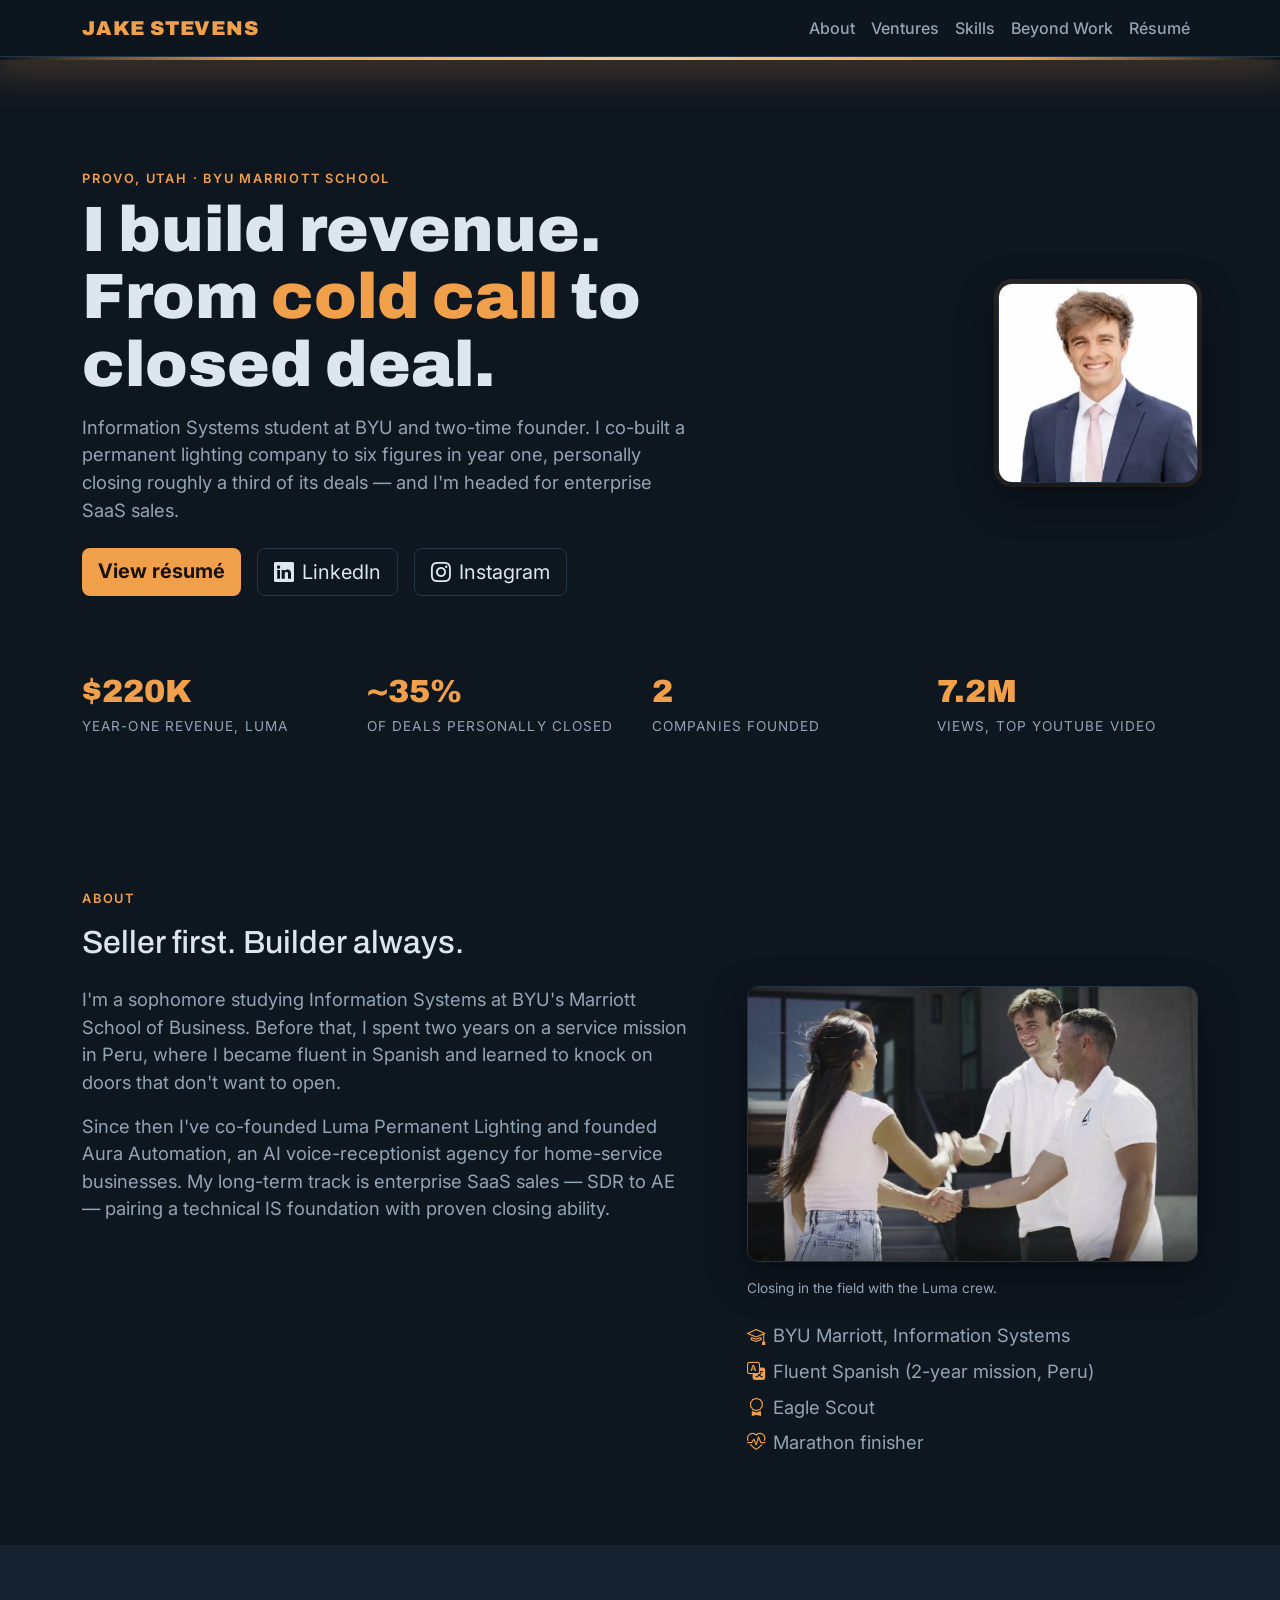
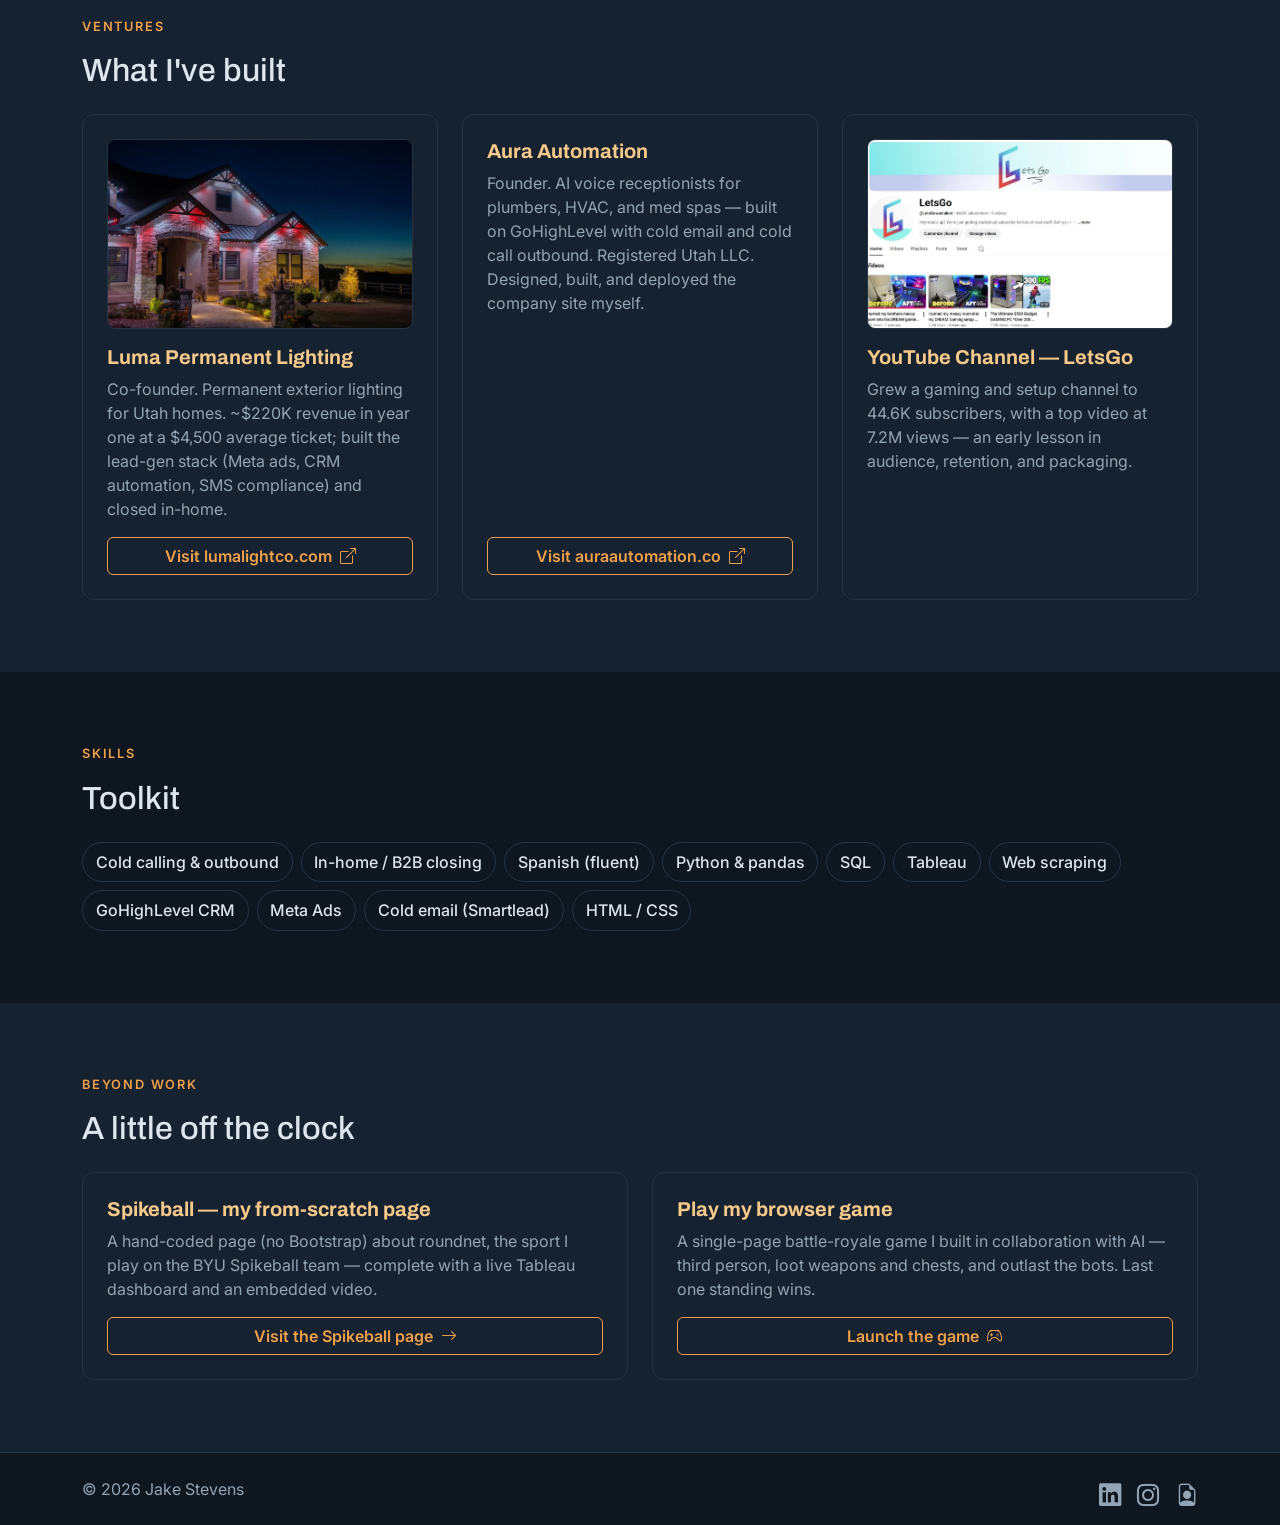
==== commit edaae719: "Add 'Beyond Work' section with personal projects Added a new section 'Beyond Work' with details abou" ====
--- a/index.html
+++ b/index.html
@@ -65,6 +65,7 @@
 <li class="nav-item"><a class="nav-link" href="#about">About</a></li>
 <li class="nav-item"><a class="nav-link" href="#ventures">Ventures</a></li>
 <li class="nav-item"><a class="nav-link" href="#skills">Skills</a></li>
+<li class="nav-item"><a class="nav-link" href="#beyond">Beyond Work</a></li>
 <li class="nav-item"><a class="nav-link" href="resume.html">Résumé</a></li>
 </ul>
 </div>
@@ -184,6 +185,31 @@
 </div>
 </section>
 
+<section id="beyond" style="background:var(--panel)">
+<div class="container">
+<p class="section-kicker">Beyond Work</p>
+<h2 class="mb-4">A little off the clock</h2>
+<div class="row g-4">
+<div class="col-md-6">
+<div class="card card-dark p-4 d-flex flex-column">
+<h3 class="card-title h5">Spikeball — my from-scratch page</h3>
+<p class="card-text">A hand-coded page (no Bootstrap) about roundnet, the sport I play on the
+BYU Spikeball team — complete with a live Tableau dashboard and an embedded video.</p>
+<a class="btn btn-card" href="scratch.html">Visit the Spikeball page <i class="bi bi-arrow-right ms-1"></i></a>
+</div>
+</div>
+<div class="col-md-6">
+<div class="card card-dark p-4 d-flex flex-column">
+<h3 class="card-title h5">Play my browser game</h3>
+<p class="card-text">A single-page battle-royale game I built in collaboration with AI —
+third person, loot weapons and chests, and outlast the bots. Last one standing wins.</p>
+<a class="btn btn-card" href="game.html">Launch the game <i class="bi bi-controller ms-1"></i></a>
+</div>
+</div>
+</div>
+</div>
+</section>
+
 <footer class="py-4">
 <div class="container d-flex justify-content-between align-items-center flex-wrap gap-3">
 <span>© 2026 Jake Stevens</span>
